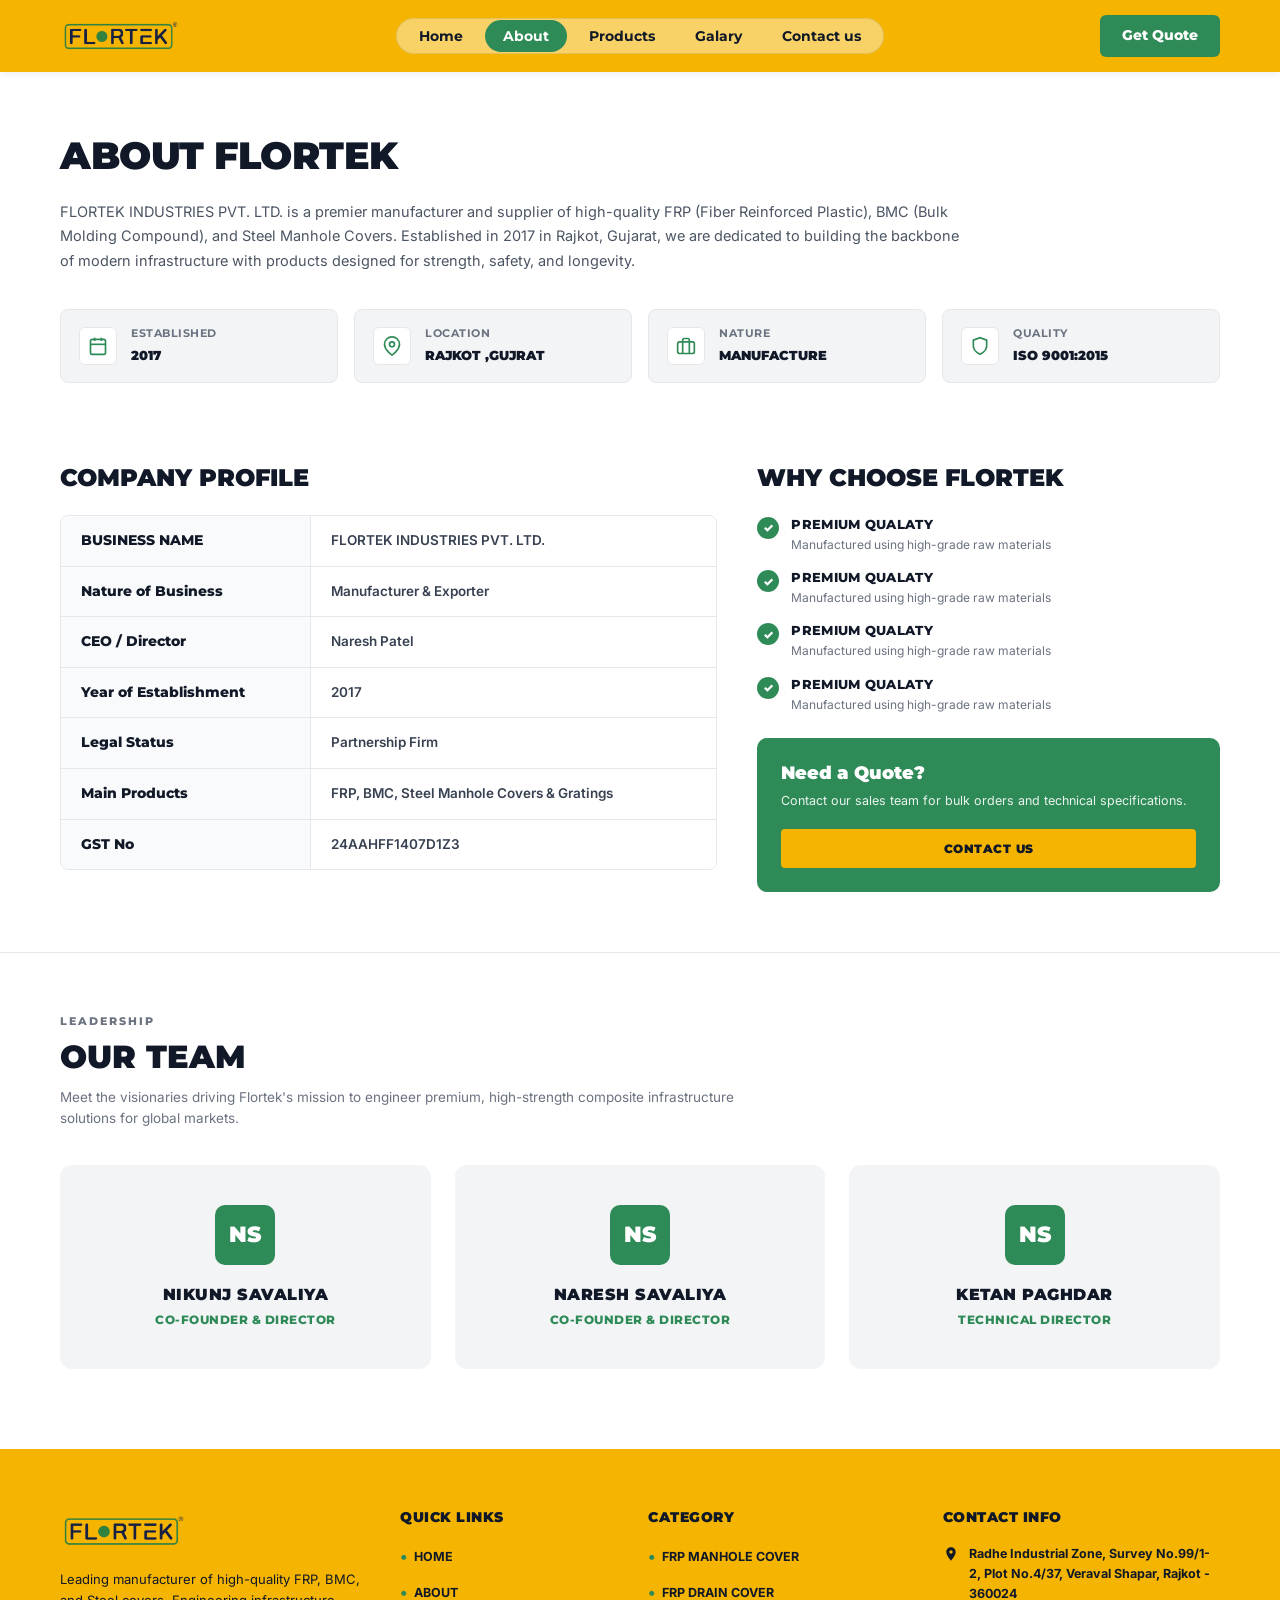
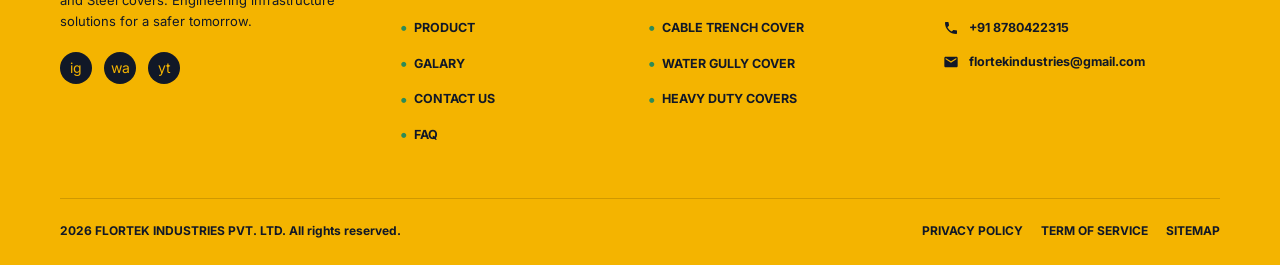
==== about.html @ 556f3a8e "Add website files and assets" ====
<!DOCTYPE html>
<html lang="en">
<head>
  <meta charset="UTF-8">
  <meta name="viewport" content="width=device-width, initial-scale=1.0">
  <title>About Us | FLORTEK INDUSTRIES PVT. LTD.</title>
  <meta name="description" content="Learn about FLORTEK INDUSTRIES PVT. LTD., premier manufacturer of FRP, BMC, and Steel Manhole Covers & Gratings in Rajkot, Gujarat.">
  <link rel="stylesheet" href="css/about.css">
</head>
<body>

  <!-- ==========================================
       HEADER & NAVIGATION BAR
       ========================================== -->
  <header class="top-header">
    <div class="container">
      <nav class="navbar" aria-label="Main Navigation">
        <a href="index.html" class="brand-logo-link" aria-label="FLORTEK Industries Homepage">
          <img src="images/flortek-logo.svg" alt="FLORTEK Logo" class="brand-logo-img">
        </a>

        <input type="checkbox" id="nav-toggle" class="nav-toggle-checkbox" aria-label="Toggle navigation menu">
        <label for="nav-toggle" class="nav-hamburger">
          <span></span>
          <span></span>
          <span></span>
        </label>

        <div class="nav-pill-wrapper">
          <ul class="nav-links">
            <li><a href="index.html" class="nav-link">Home</a></li>
            <li><a href="about.html" class="nav-link active">About</a></li>
            <li><a href="products.html" class="nav-link">Products</a></li>
            <li><a href="gallery.html" class="nav-link">Galary</a></li>
            <li><a href="contact.html" class="nav-link">Contact us</a></li>
          </ul>
        </div>

        <a href="inquiry.html" class="btn-header-quote">Get Quote</a>
      </nav>
    </div>
  </header>

  <main>
    <!-- ==========================================
         ABOUT FLORTEK TOP SECTION
         ========================================== -->
    <section class="about-top-section">
      <div class="container">
        <h1 class="about-main-title">ABOUT FLORTEK</h1>
        <p class="about-intro-p">
          FLORTEK INDUSTRIES PVT. LTD. is a premier manufacturer and supplier of high-quality FRP (Fiber Reinforced Plastic), BMC (Bulk Molding Compound), and Steel Manhole Covers. Established in 2017 in Rajkot, Gujarat, we are dedicated to building the backbone of modern infrastructure with products designed for strength, safety, and longevity.
        </p>

        <!-- 4 Badges Grid -->
        <div class="about-badges-grid">
          <!-- Badge 1 -->
          <div class="about-badge-card">
            <div class="about-badge-icon">
              <svg width="20" height="20" viewBox="0 0 24 24" fill="none" stroke="currentColor" stroke-width="2"><rect x="3" y="4" width="18" height="18" rx="2" ry="2"></rect><line x1="16" y1="2" x2="16" y2="6"></line><line x1="8" y1="2" x2="8" y2="6"></line><line x1="3" y1="10" x2="21" y2="10"></line></svg>
            </div>
            <div>
              <span class="about-badge-label">ESTABLISHED</span>
              <span class="about-badge-value">2017</span>
            </div>
          </div>

          <!-- Badge 2 -->
          <div class="about-badge-card">
            <div class="about-badge-icon">
              <svg width="20" height="20" viewBox="0 0 24 24" fill="none" stroke="currentColor" stroke-width="2"><path d="M21 10c0 7-9 13-9 13s-9-6-9-13a9 9 0 0 1 18 0z"></path><circle cx="12" cy="10" r="3"></circle></svg>
            </div>
            <div>
              <span class="about-badge-label">LOCATION</span>
              <span class="about-badge-value">RAJKOT ,GUJRAT</span>
            </div>
          </div>

          <!-- Badge 3 -->
          <div class="about-badge-card">
            <div class="about-badge-icon">
              <svg width="20" height="20" viewBox="0 0 24 24" fill="none" stroke="currentColor" stroke-width="2"><rect x="2" y="7" width="20" height="14" rx="2" ry="2"></rect><path d="M16 21V5a2 2 0 0 0-2-2h-4a2 2 0 0 0-2 2v16"></path></svg>
            </div>
            <div>
              <span class="about-badge-label">NATURE</span>
              <span class="about-badge-value">MANUFACTURE</span>
            </div>
          </div>

          <!-- Badge 4 -->
          <div class="about-badge-card">
            <div class="about-badge-icon">
              <svg width="20" height="20" viewBox="0 0 24 24" fill="none" stroke="currentColor" stroke-width="2"><path d="M12 22s8-4 8-10V5l-8-3-8 3v7c0 6 8 10 8 10z"></path></svg>
            </div>
            <div>
              <span class="about-badge-label">QUALITY</span>
              <span class="about-badge-value">ISO 9001:2015</span>
            </div>
          </div>
        </div>
      </div>
    </section>

    <!-- ==========================================
         COMPANY PROFILE & WHY CHOOSE FLORTEK
         ========================================== -->
    <section class="profile-section">
      <div class="container">
        <div class="profile-grid">
          <!-- Left: Company Profile -->
          <div>
            <h2 class="section-sub-heading">COMPANY PROFILE</h2>
            <div class="profile-table-wrap">
              <table class="profile-table">
                <tbody>
                  <tr>
                    <td>BUSINESS NAME</td>
                    <td>FLORTEK INDUSTRIES PVT. LTD.</td>
                  </tr>
                  <tr>
                    <td>Nature of Business</td>
                    <td>Manufacturer &amp; Exporter</td>
                  </tr>
                  <tr>
                    <td>CEO / Director</td>
                    <td>Naresh Patel</td>
                  </tr>
                  <tr>
                    <td>Year of Establishment</td>
                    <td>2017</td>
                  </tr>
                  <tr>
                    <td>Legal Status</td>
                    <td>Partnership Firm</td>
                  </tr>
                  <tr>
                    <td>Main Products</td>
                    <td>FRP, BMC, Steel Manhole Covers &amp; Gratings</td>
                  </tr>
                  <tr>
                    <td>GST No</td>
                    <td>24AAHFF1407D1Z3</td>
                  </tr>
                </tbody>
              </table>
            </div>
          </div>

          <!-- Right: Why Choose Flortek -->
          <div>
            <h2 class="section-sub-heading">WHY CHOOSE FLORTEK</h2>
            
            <div class="why-items-list">
              <!-- Item 1 -->
              <div class="why-item">
                <span class="why-check-icon">✓</span>
                <div>
                  <span class="why-item-title">PREMIUM QUALATY</span>
                  <span class="why-item-sub">Manufactured using high-grade raw materials</span>
                </div>
              </div>

              <!-- Item 2 -->
              <div class="why-item">
                <span class="why-check-icon">✓</span>
                <div>
                  <span class="why-item-title">PREMIUM QUALATY</span>
                  <span class="why-item-sub">Manufactured using high-grade raw materials</span>
                </div>
              </div>

              <!-- Item 3 -->
              <div class="why-item">
                <span class="why-check-icon">✓</span>
                <div>
                  <span class="why-item-title">PREMIUM QUALATY</span>
                  <span class="why-item-sub">Manufactured using high-grade raw materials</span>
                </div>
              </div>

              <!-- Item 4 -->
              <div class="why-item">
                <span class="why-check-icon">✓</span>
                <div>
                  <span class="why-item-title">PREMIUM QUALATY</span>
                  <span class="why-item-sub">Manufactured using high-grade raw materials</span>
                </div>
              </div>
            </div>

            <!-- Need a Quote CTA Box -->
            <div class="quote-card-green">
              <h3 class="quote-card-title">Need a Quote?</h3>
              <p class="quote-card-p">Contact our sales team for bulk orders and technical specifications.</p>
              <a href="contact.html" class="btn-card-yellow">CONTACT US</a>
            </div>
          </div>
        </div>
      </div>
    </section>

    <!-- ==========================================
         LEADERSHIP / OUR TEAM
         ========================================== -->
    <section class="team-section">
      <div class="container">
        <div class="team-header">
          <span class="team-tag">LEADERSHIP</span>
          <h2 class="team-title">OUR TEAM</h2>
          <p class="team-subtitle">
            Meet the visionaries driving Flortek's mission to engineer premium, high-strength composite infrastructure solutions for global markets.
          </p>
        </div>

        <div class="team-cards-grid">
          <!-- Member 1 -->
          <div class="team-card">
            <div class="team-avatar-box">NS</div>
            <h3 class="team-member-name">NIKUNJ SAVALIYA</h3>
            <span class="team-member-role">CO-FOUNDER &amp; DIRECTOR</span>
          </div>

          <!-- Member 2 -->
          <div class="team-card">
            <div class="team-avatar-box">NS</div>
            <h3 class="team-member-name">NARESH SAVALIYA</h3>
            <span class="team-member-role">CO-FOUNDER &amp; DIRECTOR</span>
          </div>

          <!-- Member 3 -->
          <div class="team-card">
            <div class="team-avatar-box">NS</div>
            <h3 class="team-member-name">KETAN PAGHDAR</h3>
            <span class="team-member-role">TECHNICAL DIRECTOR</span>
          </div>
        </div>
      </div>
    </section>
  </main>

  <!-- ==========================================
       FOOTER
       ========================================== -->
  <footer class="site-footer">
    <div class="container">
      <div class="footer-top-grid">
        <div class="footer-col">
          <img src="images/flortek-logo.svg" alt="FLORTEK Logo" class="footer-brand-logo">
          <p class="footer-bio">
            Leading manufacturer of high-quality FRP, BMC, and Steel covers. Engineering infrastructure solutions for a safer tomorrow.
          </p>
          <div class="footer-social-links">
            <a href="https://instagram.com" class="social-icon-circle" aria-label="Instagram">ig</a>
            <a href="https://wa.me/918780422315" class="social-icon-circle" aria-label="WhatsApp">wa</a>
            <a href="https://youtube.com" class="social-icon-circle" aria-label="YouTube">yt</a>
          </div>
        </div>

        <div class="footer-col">
          <h4 class="footer-col-title">QUICK LINKS</h4>
          <ul class="footer-links-list">
            <li><a href="index.html">HOME</a></li>
            <li><a href="about.html">ABOUT</a></li>
            <li><a href="products.html">PRODUCT</a></li>
            <li><a href="gallery.html">GALARY</a></li>
            <li><a href="contact.html">CONTACT US</a></li>
            <li><a href="inquiry.html">FAQ</a></li>
          </ul>
        </div>

        <div class="footer-col">
          <h4 class="footer-col-title">CATEGORY</h4>
          <ul class="footer-links-list">
            <li><a href="products.html">FRP MANHOLE COVER</a></li>
            <li><a href="products.html">FRP DRAIN COVER</a></li>
            <li><a href="products.html">CABLE TRENCH COVER</a></li>
            <li><a href="products.html">WATER GULLY COVER</a></li>
            <li><a href="products.html">HEAVY DUTY COVERS</a></li>
          </ul>
        </div>

        <div class="footer-col">
          <h4 class="footer-col-title">CONTACT INFO</h4>
          <ul class="footer-contact-list">
            <li class="footer-contact-item">
              <svg viewBox="0 0 24 24"><path d="M12 2C8.13 2 5 5.13 5 9c0 5.25 7 13 7 13s7-7.75 7-13c0-3.87-3.13-7-7-7zm0 9.5c-1.38 0-2.5-1.12-2.5-2.5s1.12-2.5 2.5-2.5 2.5 1.12 2.5 2.5-1.12 2.5-2.5 2.5z"/></svg>
              <span>Radhe Industrial Zone, Survey No.99/1-2, Plot No.4/37, Veraval Shapar, Rajkot - 360024</span>
            </li>
            <li class="footer-contact-item">
              <svg viewBox="0 0 24 24"><path d="M6.62 10.79c1.44 2.83 3.76 5.14 6.59 6.59l2.2-2.2c.27-.27.67-.36 1.02-.24 1.12.37 2.33.57 3.57.57.55 0 1 .45 1 1V20c0 .55-.45 1-1 1-9.39 0-17-7.61-17-17 0-.55.45-1 1-1h3.5c.55 0 1 .45 1 1 0 1.25.2 2.45.57 3.57.11.35.03.74-.25 1.02l-2.2 2.2z"/></svg>
              <span>+91 8780422315</span>
            </li>
            <li class="footer-contact-item">
              <svg viewBox="0 0 24 24"><path d="M20 4H4c-1.1 0-1.99.9-1.99 2L2 18c0 1.1.9 2 2 2h16c1.1 0 2-.9 2-2V6c0-1.1-.9-2-2-2zm0 4l-8 5-8-5V6l8 5 8-5v2z"/></svg>
              <span>flortekindustries@gmail.com</span>
            </li>
          </ul>
        </div>
      </div>

      <div class="footer-bottom-bar">
        <span>2026 FLORTEK INDUSTRIES PVT. LTD. All rights reserved.</span>
        <div class="footer-bottom-links">
          <a href="about.html">PRIVACY POLICY</a>
          <a href="about.html">TERM OF SERVICE</a>
          <a href="about.html">SITEMAP</a>
        </div>
      </div>
    </div>
  </footer>

</body>
</html>
---- css/about.css ----
@import url('https://fonts.googleapis.com/css2?family=Montserrat:wght@400;500;600;700;800;900&family=Inter:wght@400;500;600;700&display=swap');

/* ==================================================
   ABOUT PAGE CSS (NO CSS VARIABLES - DIRECT VALUES)
   ================================================== */
* {
  margin: 0;
  padding: 0;
  box-sizing: border-box;
}

body {
  font-family: 'Inter', sans-serif;
  color: #374151;
  background-color: #ffffff;
  line-height: 1.6;
  -webkit-font-smoothing: antialiased;
}

h1, h2, h3, h4, h5, h6 {
  font-family: 'Montserrat', sans-serif;
  color: #111827;
  font-weight: 800;
  line-height: 1.25;
}

a {
  text-decoration: none;
  color: inherit;
  transition: all 0.25s ease-in-out;
}

img, svg {
  display: block;
  max-width: 100%;
  height: auto;
}

ul, ol {
  list-style: none;
}

.container {
  width: 100%;
  max-width: 1200px;
  margin-left: auto;
  margin-right: auto;
  padding-left: 20px;
  padding-right: 20px;
}

/* ==================================================
   HEADER & NAVBAR
   ================================================== */
.top-header {
  background-color: #F4B400;
  width: 100%;
  position: sticky;
  top: 0;
  z-index: 1000;
  box-shadow: 0 2px 8px rgba(0, 0, 0, 0.08);
}

.navbar {
  display: flex;
  align-items: center;
  justify-content: space-between;
  height: 72px;
}

.brand-logo-img {
  height: 42px;
  width: auto;
}

.nav-pill-wrapper {
  background-color: rgba(255, 255, 255, 0.4);
  border: 1px solid rgba(0, 0, 0, 0.08);
  border-radius: 9999px;
  padding: 4px;
  display: flex;
  align-items: center;
}

.nav-links {
  display: flex;
  align-items: center;
  gap: 4px;
}

.nav-link {
  padding: 8px 18px;
  font-family: 'Montserrat', sans-serif;
  font-size: 13.5px;
  font-weight: 700;
  color: #111827;
  border-radius: 9999px;
  transition: all 0.2s ease-in-out;
}

.nav-link:hover {
  color: #2E8B57;
  background-color: rgba(255, 255, 255, 0.7);
}

.nav-link.active {
  background-color: #2E8B57;
  color: #ffffff;
}

.btn-header-quote {
  background-color: #2E8B57;
  color: #ffffff;
  font-family: 'Montserrat', sans-serif;
  font-size: 13.5px;
  font-weight: 800;
  padding: 10px 22px;
  border-radius: 6px;
  transition: all 0.2s ease-in-out;
  display: inline-flex;
  align-items: center;
  justify-content: center;
}

.btn-header-quote:hover {
  background-color: #246e45;
  transform: translateY(-1px);
}

.nav-toggle-checkbox {
  display: none;
}

.nav-hamburger {
  display: none;
  cursor: pointer;
  width: 28px;
  height: 22px;
  flex-direction: column;
  justify-content: space-between;
}

.nav-hamburger span {
  display: block;
  height: 3px;
  width: 100%;
  background-color: #111827;
  border-radius: 2px;
}

/* ==================================================
   ABOUT SECTION TOP
   ================================================== */
.about-top-section {
  padding: 60px 0 40px;
  background-color: #ffffff;
}

.about-main-title {
  font-size: 38px;
  font-weight: 900;
  text-transform: uppercase;
  color: #111827;
  margin-bottom: 20px;
  letter-spacing: -0.5px;
}

.about-intro-p {
  font-size: 14.5px;
  color: #4b5563;
  line-height: 1.7;
  max-width: 900px;
  margin-bottom: 36px;
}

/* 4 Quick Info Badges */
.about-badges-grid {
  display: grid;
  grid-template-columns: repeat(4, 1fr);
  gap: 16px;
}

.about-badge-card {
  background-color: #f3f4f6;
  border: 1px solid #e5e7eb;
  border-radius: 8px;
  padding: 16px 18px;
  display: flex;
  align-items: center;
  gap: 14px;
}

.about-badge-icon {
  width: 38px;
  height: 38px;
  border-radius: 6px;
  background-color: #ffffff;
  border: 1px solid #e5e7eb;
  color: #2E8B57;
  display: flex;
  align-items: center;
  justify-content: center;
  flex-shrink: 0;
}

.about-badge-label {
  font-family: 'Montserrat', sans-serif;
  font-size: 10.5px;
  font-weight: 700;
  color: #6b7280;
  text-transform: uppercase;
  letter-spacing: 0.5px;
  display: block;
  margin-bottom: 2px;
}

.about-badge-value {
  font-family: 'Montserrat', sans-serif;
  font-size: 13px;
  font-weight: 900;
  color: #111827;
  text-transform: uppercase;
  display: block;
}

/* ==================================================
   COMPANY PROFILE & WHY CHOOSE FLORTEK (2 COLS)
   ================================================== */
.profile-section {
  padding: 40px 0 60px;
  background-color: #ffffff;
}

.profile-grid {
  display: grid;
  grid-template-columns: 1.35fr 0.95fr;
  gap: 40px;
  align-items: start;
}

.section-sub-heading {
  font-size: 24px;
  font-weight: 900;
  text-transform: uppercase;
  color: #111827;
  margin-bottom: 22px;
}

/* Company Profile Table */
.profile-table-wrap {
  border: 1px solid #e5e7eb;
  border-radius: 8px;
  overflow: hidden;
}

.profile-table {
  width: 100%;
  border-collapse: collapse;
  text-align: left;
}

.profile-table tr {
  border-bottom: 1px solid #e5e7eb;
}

.profile-table tr:last-child {
  border-bottom: none;
}

.profile-table td {
  padding: 14px 20px;
  font-size: 13.5px;
}

.profile-table td:first-child {
  background-color: #f9fafb;
  font-family: 'Montserrat', sans-serif;
  font-weight: 800;
  color: #111827;
  width: 38%;
  border-right: 1px solid #e5e7eb;
}

.profile-table td:last-child {
  font-weight: 600;
  color: #374151;
  background-color: #ffffff;
}

/* Why Choose Flortek Right Column */
.why-items-list {
  display: flex;
  flex-direction: column;
  gap: 14px;
  margin-bottom: 24px;
}

.why-item {
  display: flex;
  align-items: flex-start;
  gap: 12px;
}

.why-check-icon {
  width: 22px;
  height: 22px;
  border-radius: 50%;
  background-color: #2E8B57;
  color: #ffffff;
  display: flex;
  align-items: center;
  justify-content: center;
  font-size: 12px;
  font-weight: 900;
  flex-shrink: 0;
  margin-top: 2px;
}

.why-item-title {
  font-family: 'Montserrat', sans-serif;
  font-size: 12.5px;
  font-weight: 800;
  color: #111827;
  text-transform: uppercase;
  letter-spacing: 0.3px;
  display: block;
}

.why-item-sub {
  font-size: 12px;
  color: #6b7280;
  display: block;
}

/* Need a Quote Card */
.quote-card-green {
  background-color: #2E8B57;
  border-radius: 10px;
  padding: 24px;
  color: #ffffff;
}

.quote-card-title {
  font-size: 18px;
  font-weight: 900;
  color: #ffffff;
  margin-bottom: 8px;
}

.quote-card-p {
  font-size: 12.5px;
  color: rgba(255, 255, 255, 0.9);
  line-height: 1.5;
  margin-bottom: 18px;
}

.btn-card-yellow {
  background-color: #F4B400;
  color: #111827;
  font-family: 'Montserrat', sans-serif;
  font-size: 12px;
  font-weight: 900;
  padding: 10px 24px;
  border-radius: 4px;
  display: inline-block;
  letter-spacing: 0.5px;
  transition: all 0.2s ease-in-out;
  text-align: center;
  width: 100%;
}

.btn-card-yellow:hover {
  background-color: #d9a000;
}

/* ==================================================
   LEADERSHIP & OUR TEAM
   ================================================== */
.team-section {
  padding: 60px 0 80px;
  background-color: #ffffff;
  border-top: 1px solid #e5e7eb;
}

.team-header {
  margin-bottom: 35px;
}

.team-tag {
  font-family: 'Montserrat', sans-serif;
  font-size: 11px;
  font-weight: 800;
  color: #6b7280;
  letter-spacing: 2px;
  text-transform: uppercase;
  margin-bottom: 6px;
  display: block;
}

.team-title {
  font-size: 32px;
  font-weight: 900;
  text-transform: uppercase;
  color: #111827;
  margin-bottom: 10px;
}

.team-subtitle {
  font-size: 13.5px;
  color: #6b7280;
  max-width: 700px;
}

.team-cards-grid {
  display: grid;
  grid-template-columns: repeat(3, 1fr);
  gap: 24px;
}

.team-card {
  background-color: #f3f4f6;
  border-radius: 12px;
  padding: 40px 20px;
  text-align: center;
  display: flex;
  flex-direction: column;
  align-items: center;
}

.team-avatar-box {
  width: 60px;
  height: 60px;
  border-radius: 10px;
  background-color: #2E8B57;
  color: #ffffff;
  font-family: 'Montserrat', sans-serif;
  font-size: 22px;
  font-weight: 900;
  display: flex;
  align-items: center;
  justify-content: center;
  margin-bottom: 20px;
}

.team-member-name {
  font-size: 16px;
  font-weight: 900;
  text-transform: uppercase;
  color: #111827;
  margin-bottom: 6px;
  letter-spacing: 0.5px;
}

.team-member-role {
  font-family: 'Montserrat', sans-serif;
  font-size: 11.5px;
  font-weight: 800;
  color: #2E8B57;
  text-transform: uppercase;
  letter-spacing: 0.5px;
}

/* ==================================================
   FOOTER (MATCHING FIGMA)
   ================================================== */
.site-footer {
  background-color: #F4B400;
  padding: 60px 0 25px;
  color: #111827;
}

.footer-top-grid {
  display: grid;
  grid-template-columns: 1.3fr 0.9fr 1.1fr 1.2fr;
  gap: 40px;
  margin-bottom: 50px;
}

.footer-brand-logo {
  height: 44px;
  width: auto;
  margin-bottom: 16px;
}

.footer-bio {
  font-size: 13px;
  color: #111827;
  line-height: 1.6;
  margin-bottom: 20px;
}

.footer-social-links {
  display: flex;
  gap: 12px;
}

.social-icon-circle {
  width: 32px;
  height: 32px;
  border-radius: 50%;
  background-color: #111827;
  color: #F4B400;
  display: flex;
  align-items: center;
  justify-content: center;
  font-size: 14px;
  transition: all 0.2s ease;
}

.social-icon-circle:hover {
  background-color: #2E8B57;
  color: #ffffff;
}

.footer-col-title {
  font-size: 13.5px;
  font-weight: 900;
  text-transform: uppercase;
  color: #111827;
  margin-bottom: 18px;
  letter-spacing: 0.5px;
}

.footer-links-list {
  display: flex;
  flex-direction: column;
  gap: 10px;
}

.footer-links-list li a {
  font-size: 12.5px;
  color: #111827;
  font-weight: 700;
  text-transform: uppercase;
  display: inline-flex;
  align-items: center;
  gap: 6px;
}

.footer-links-list li a:before {
  content: "•";
  color: #2E8B57;
  font-size: 16px;
}

.footer-links-list li a:hover {
  color: #2E8B57;
}

.footer-contact-list {
  display: flex;
  flex-direction: column;
  gap: 14px;
}

.footer-contact-item {
  display: flex;
  align-items: flex-start;
  gap: 10px;
  font-size: 12.5px;
  color: #111827;
  font-weight: 700;
}

.footer-contact-item svg {
  width: 16px;
  height: 16px;
  margin-top: 2px;
  flex-shrink: 0;
  fill: #111827;
}

.footer-bottom-bar {
  border-top: 1px solid rgba(0, 0, 0, 0.15);
  padding-top: 22px;
  display: flex;
  justify-content: space-between;
  align-items: center;
  flex-wrap: wrap;
  gap: 16px;
  font-size: 12px;
  font-weight: 700;
  color: #111827;
}

.footer-bottom-links {
  display: flex;
  gap: 18px;
  text-transform: uppercase;
}

.footer-bottom-links a:hover {
  text-decoration: underline;
}

/* Responsive */
@media (max-width: 900px) {
  .navbar {
    flex-wrap: wrap;
    height: auto;
    padding: 12px 0;
  }
  .nav-hamburger {
    display: flex;
  }
  .btn-header-quote {
    display: none;
  }
  .nav-pill-wrapper {
    display: none;
    width: 100%;
    margin-top: 14px;
    background-color: #ffffff;
    border-radius: 8px;
    padding: 12px;
  }
  .nav-links {
    flex-direction: column;
    width: 100%;
  }
  .nav-link {
    width: 100%;
    text-align: center;
  }
  .nav-toggle-checkbox:checked ~ .nav-pill-wrapper {
    display: flex;
  }
  .about-badges-grid {
    grid-template-columns: repeat(2, 1fr);
  }
  .profile-grid {
    grid-template-columns: 1fr;
  }
  .team-cards-grid {
    grid-template-columns: 1fr;
  }
  .footer-top-grid {
    grid-template-columns: 1fr 1fr;
  }
}

@media (max-width: 600px) {
  .about-badges-grid {
    grid-template-columns: 1fr;
  }
  .footer-top-grid {
    grid-template-columns: 1fr;
  }
  .footer-bottom-bar {
    flex-direction: column;
    text-align: center;
  }
}
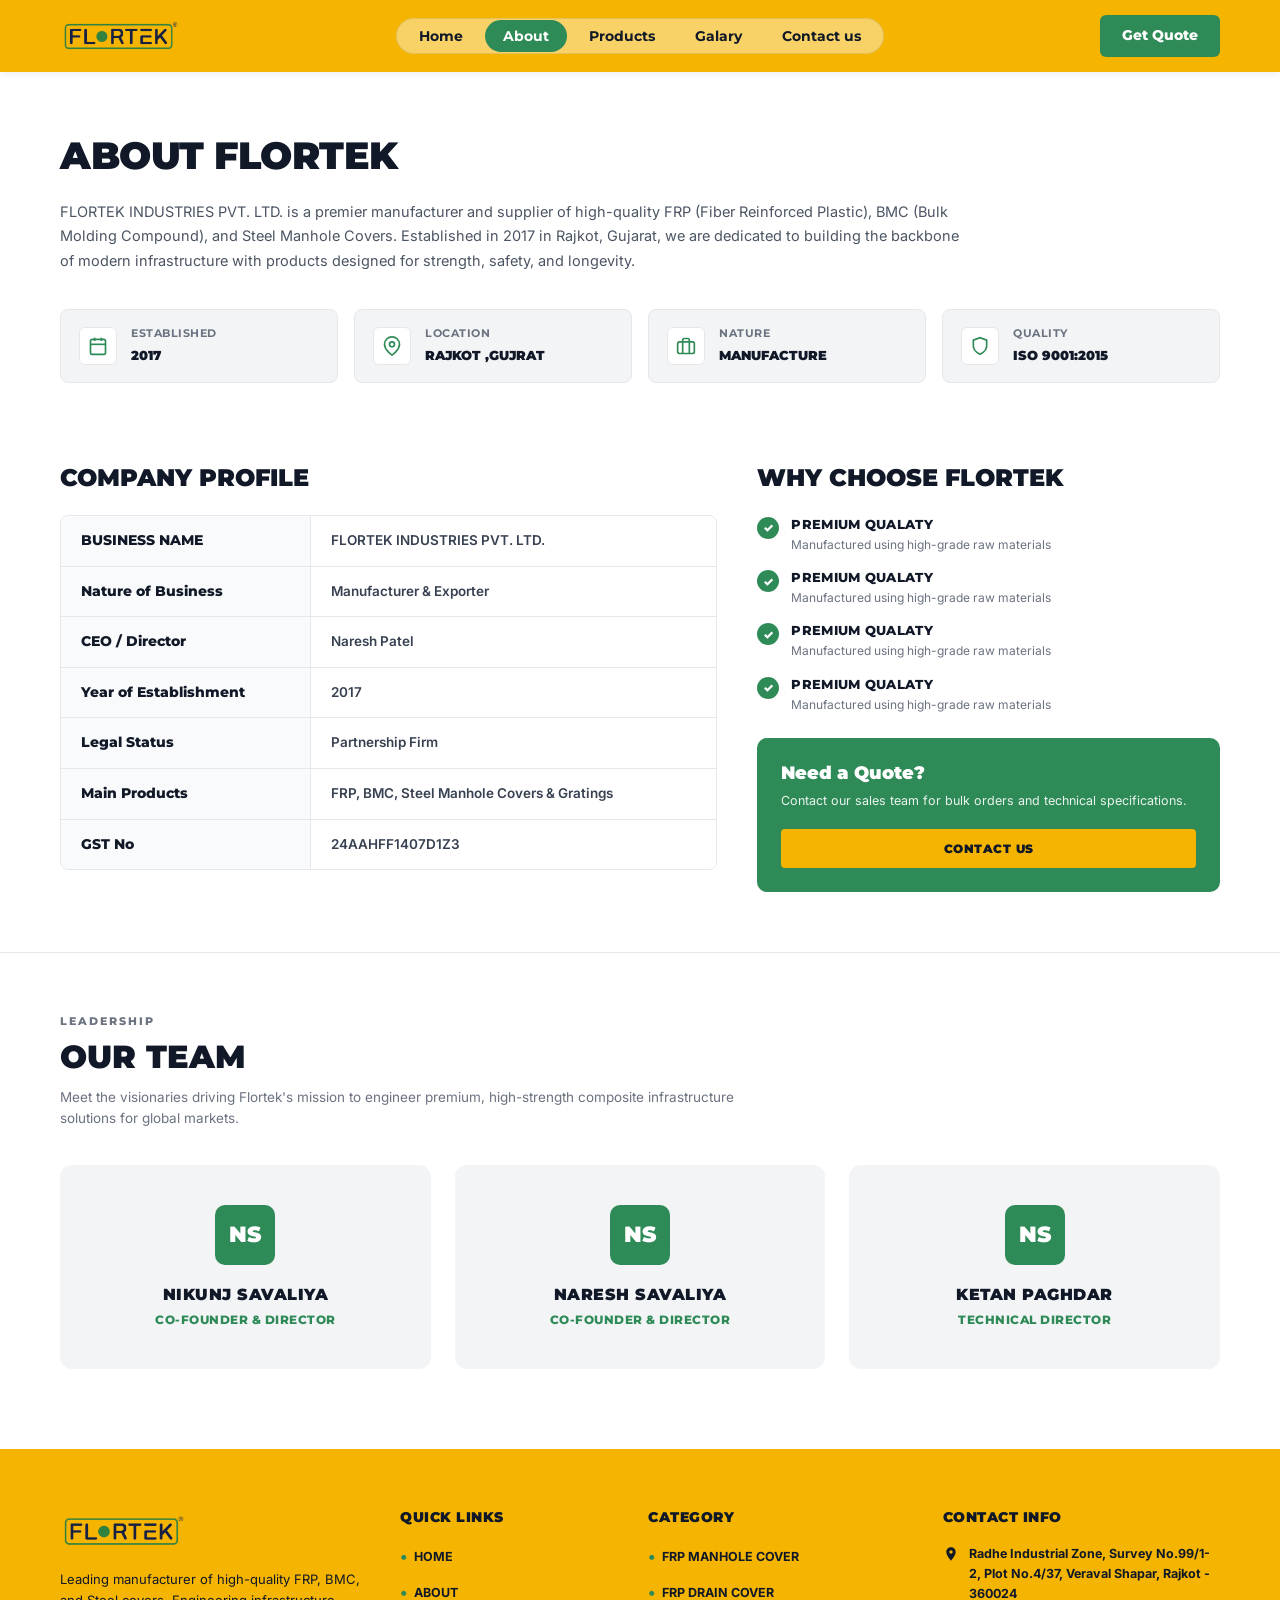
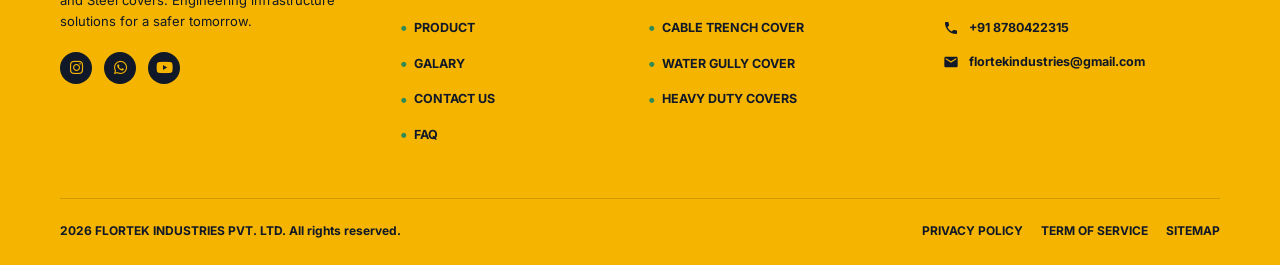
==== commit 3ee7e27c: "Add admin login page, integrate Font Awesome social icons and site favicon" ====
--- a/about.html
+++ b/about.html
@@ -5,6 +5,8 @@
   <meta name="viewport" content="width=device-width, initial-scale=1.0">
   <title>About Us | FLORTEK INDUSTRIES PVT. LTD.</title>
   <meta name="description" content="Learn about FLORTEK INDUSTRIES PVT. LTD., premier manufacturer of FRP, BMC, and Steel Manhole Covers & Gratings in Rajkot, Gujarat.">
+  <link rel="icon" type="image/svg+xml" href="images/flortek-logo.svg">
+  <link rel="stylesheet" href="https://cdnjs.cloudflare.com/ajax/libs/font-awesome/6.5.1/css/all.min.css">
   <link rel="stylesheet" href="css/about.css">
 </head>
 <body>
@@ -250,9 +252,9 @@
             Leading manufacturer of high-quality FRP, BMC, and Steel covers. Engineering infrastructure solutions for a safer tomorrow.
           </p>
           <div class="footer-social-links">
-            <a href="https://instagram.com" class="social-icon-circle" aria-label="Instagram">ig</a>
-            <a href="https://wa.me/918780422315" class="social-icon-circle" aria-label="WhatsApp">wa</a>
-            <a href="https://youtube.com" class="social-icon-circle" aria-label="YouTube">yt</a>
+            <a href="https://instagram.com" class="social-icon-circle" aria-label="Instagram"><i class="fa-brands fa-instagram"></i></a>
+            <a href="https://wa.me/918780422315" class="social-icon-circle" aria-label="WhatsApp"><i class="fa-brands fa-whatsapp"></i></a>
+            <a href="https://youtube.com" class="social-icon-circle" aria-label="YouTube"><i class="fa-brands fa-youtube"></i></a>
           </div>
         </div>
 
--- a/css/about.css
+++ b/css/about.css
@@ -1,4 +1,5 @@
 @import url('https://fonts.googleapis.com/css2?family=Montserrat:wght@400;500;600;700;800;900&family=Inter:wght@400;500;600;700&display=swap');
+@import url('https://cdnjs.cloudflare.com/ajax/libs/font-awesome/6.5.1/css/all.min.css');
 
 /* ==================================================
    ABOUT PAGE CSS (NO CSS VARIABLES - DIRECT VALUES)
@@ -503,12 +504,26 @@
   display: flex;
   align-items: center;
   justify-content: center;
-  font-size: 14px;
+  font-size: 15px;
   transition: all 0.2s ease;
+  text-decoration: none;
+}
+
+.social-icon-circle i {
+  font-size: 15px;
+  color: #F4B400;
+  transition: color 0.2s ease;
+  display: flex;
+  align-items: center;
+  justify-content: center;
 }
 
 .social-icon-circle:hover {
   background-color: #2E8B57;
+  color: #ffffff;
+}
+
+.social-icon-circle:hover i {
   color: #ffffff;
 }
 
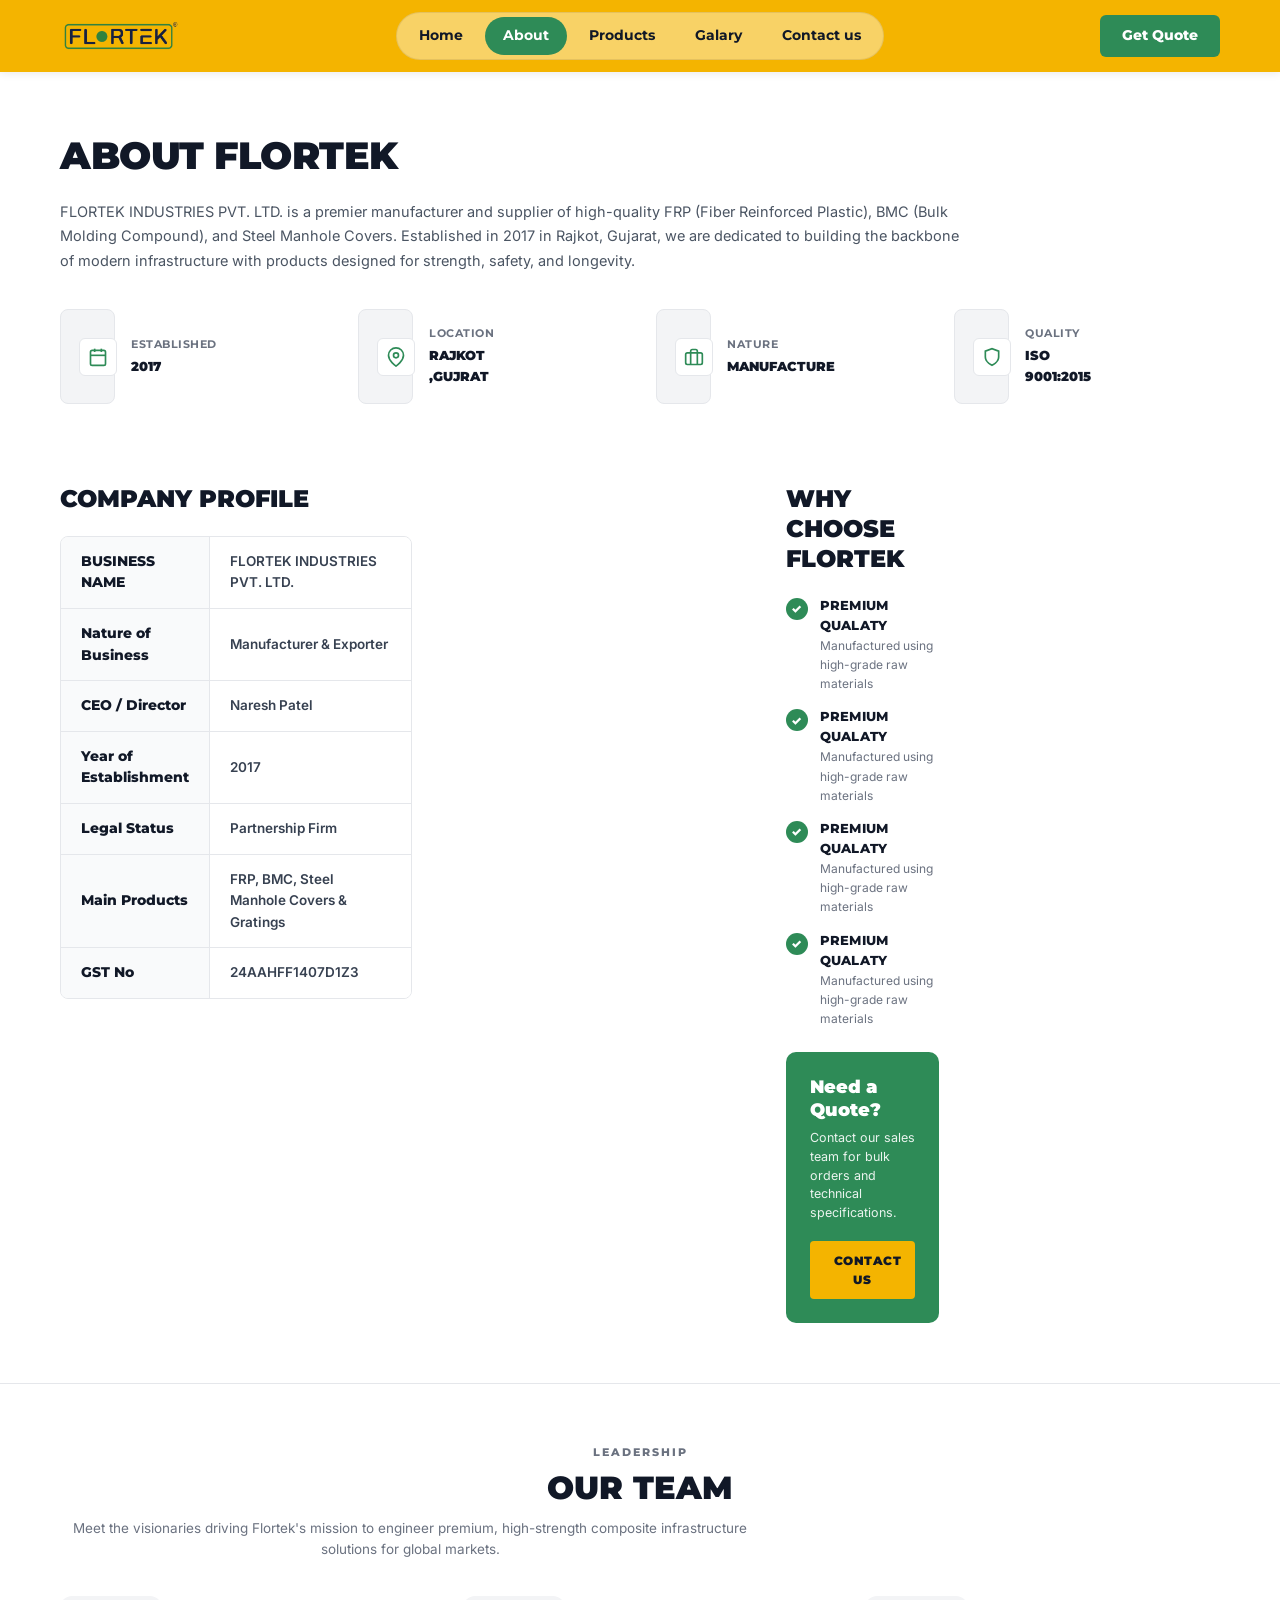
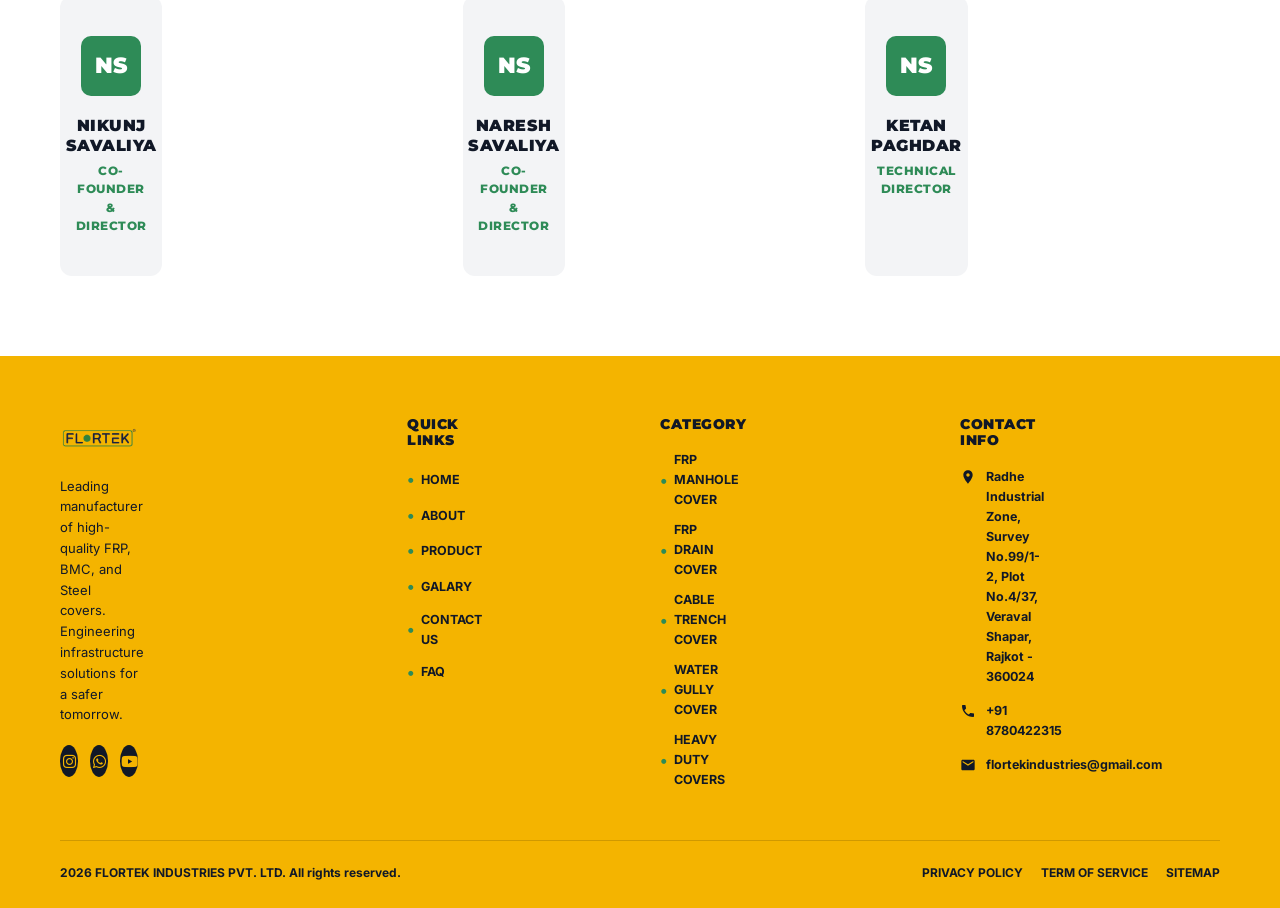
==== commit ab1b5c6b: "Convert website to Bootstrap 5 while preserving exact visual UI design" ====
--- a/about.html
+++ b/about.html
@@ -6,47 +6,41 @@
   <title>About Us | FLORTEK INDUSTRIES PVT. LTD.</title>
   <meta name="description" content="Learn about FLORTEK INDUSTRIES PVT. LTD., premier manufacturer of FRP, BMC, and Steel Manhole Covers & Gratings in Rajkot, Gujarat.">
   <link rel="icon" type="image/svg+xml" href="images/flortek-logo.svg">
+  <link href="https://cdn.jsdelivr.net/npm/bootstrap@5.3.3/dist/css/bootstrap.min.css" rel="stylesheet" integrity="sha384-QWTKZyjpPEjISv5WaRU9OFeRpok6YctnYmDr5pNlyT2bRjXh0JMhjY6hW+ALEwIH" crossorigin="anonymous">
   <link rel="stylesheet" href="https://cdnjs.cloudflare.com/ajax/libs/font-awesome/6.5.1/css/all.min.css">
   <link rel="stylesheet" href="css/about.css">
 </head>
 <body>
 
-  <!-- ==========================================
-       HEADER & NAVIGATION BAR
-       ========================================== -->
   <header class="top-header">
     <div class="container">
-      <nav class="navbar" aria-label="Main Navigation">
-        <a href="index.html" class="brand-logo-link" aria-label="FLORTEK Industries Homepage">
+      <nav class="navbar navbar-expand-lg" aria-label="Main Navigation">
+        <a href="index.html" class="navbar-brand brand-logo-link" aria-label="FLORTEK Industries Homepage">
           <img src="images/flortek-logo.svg" alt="FLORTEK Logo" class="brand-logo-img">
         </a>
 
-        <input type="checkbox" id="nav-toggle" class="nav-toggle-checkbox" aria-label="Toggle navigation menu">
-        <label for="nav-toggle" class="nav-hamburger">
-          <span></span>
-          <span></span>
-          <span></span>
-        </label>
-
-        <div class="nav-pill-wrapper">
-          <ul class="nav-links">
-            <li><a href="index.html" class="nav-link">Home</a></li>
-            <li><a href="about.html" class="nav-link active">About</a></li>
-            <li><a href="products.html" class="nav-link">Products</a></li>
-            <li><a href="gallery.html" class="nav-link">Galary</a></li>
-            <li><a href="contact.html" class="nav-link">Contact us</a></li>
-          </ul>
-        </div>
-
-        <a href="inquiry.html" class="btn-header-quote">Get Quote</a>
+        <button class="navbar-toggler" type="button" data-bs-toggle="collapse" data-bs-target="#flortekNav" aria-controls="flortekNav" aria-expanded="false" aria-label="Toggle navigation">
+          <span class="navbar-toggler-icon"></span>
+        </button>
+
+        <div class="collapse navbar-collapse justify-content-center" id="flortekNav">
+          <div class="nav-pill-wrapper">
+            <ul class="navbar-nav nav-links">
+              <li class="nav-item"><a href="index.html" class="nav-link">Home</a></li>
+              <li class="nav-item"><a href="about.html" class="nav-link active">About</a></li>
+              <li class="nav-item"><a href="products.html" class="nav-link">Products</a></li>
+              <li class="nav-item"><a href="gallery.html" class="nav-link">Galary</a></li>
+              <li class="nav-item"><a href="contact.html" class="nav-link">Contact us</a></li>
+            </ul>
+          </div>
+        </div>
+
+        <a href="inquiry.html" class="btn-header-quote d-none d-lg-inline-flex">Get Quote</a>
       </nav>
     </div>
   </header>
 
   <main>
-    <!-- ==========================================
-         ABOUT FLORTEK TOP SECTION
-         ========================================== -->
     <section class="about-top-section">
       <div class="container">
         <h1 class="about-main-title">ABOUT FLORTEK</h1>
@@ -54,65 +48,64 @@
           FLORTEK INDUSTRIES PVT. LTD. is a premier manufacturer and supplier of high-quality FRP (Fiber Reinforced Plastic), BMC (Bulk Molding Compound), and Steel Manhole Covers. Established in 2017 in Rajkot, Gujarat, we are dedicated to building the backbone of modern infrastructure with products designed for strength, safety, and longevity.
         </p>
 
-        <!-- 4 Badges Grid -->
-        <div class="about-badges-grid">
-          <!-- Badge 1 -->
-          <div class="about-badge-card">
-            <div class="about-badge-icon">
-              <svg width="20" height="20" viewBox="0 0 24 24" fill="none" stroke="currentColor" stroke-width="2"><rect x="3" y="4" width="18" height="18" rx="2" ry="2"></rect><line x1="16" y1="2" x2="16" y2="6"></line><line x1="8" y1="2" x2="8" y2="6"></line><line x1="3" y1="10" x2="21" y2="10"></line></svg>
-            </div>
-            <div>
-              <span class="about-badge-label">ESTABLISHED</span>
-              <span class="about-badge-value">2017</span>
-            </div>
-          </div>
-
-          <!-- Badge 2 -->
-          <div class="about-badge-card">
-            <div class="about-badge-icon">
-              <svg width="20" height="20" viewBox="0 0 24 24" fill="none" stroke="currentColor" stroke-width="2"><path d="M21 10c0 7-9 13-9 13s-9-6-9-13a9 9 0 0 1 18 0z"></path><circle cx="12" cy="10" r="3"></circle></svg>
-            </div>
-            <div>
-              <span class="about-badge-label">LOCATION</span>
-              <span class="about-badge-value">RAJKOT ,GUJRAT</span>
-            </div>
-          </div>
-
-          <!-- Badge 3 -->
-          <div class="about-badge-card">
-            <div class="about-badge-icon">
-              <svg width="20" height="20" viewBox="0 0 24 24" fill="none" stroke="currentColor" stroke-width="2"><rect x="2" y="7" width="20" height="14" rx="2" ry="2"></rect><path d="M16 21V5a2 2 0 0 0-2-2h-4a2 2 0 0 0-2 2v16"></path></svg>
-            </div>
-            <div>
-              <span class="about-badge-label">NATURE</span>
-              <span class="about-badge-value">MANUFACTURE</span>
-            </div>
-          </div>
-
-          <!-- Badge 4 -->
-          <div class="about-badge-card">
-            <div class="about-badge-icon">
-              <svg width="20" height="20" viewBox="0 0 24 24" fill="none" stroke="currentColor" stroke-width="2"><path d="M12 22s8-4 8-10V5l-8-3-8 3v7c0 6 8 10 8 10z"></path></svg>
-            </div>
-            <div>
-              <span class="about-badge-label">QUALITY</span>
-              <span class="about-badge-value">ISO 9001:2015</span>
+        <div class="row g-3 about-badges-grid">
+          <div class="col-lg-3 col-sm-6 col-12">
+            <div class="about-badge-card h-100">
+              <div class="about-badge-icon">
+                <svg width="20" height="20" viewBox="0 0 24 24" fill="none" stroke="currentColor" stroke-width="2"><rect x="3" y="4" width="18" height="18" rx="2" ry="2"></rect><line x1="16" y1="2" x2="16" y2="6"></line><line x1="8" y1="2" x2="8" y2="6"></line><line x1="3" y1="10" x2="21" y2="10"></line></svg>
+              </div>
+              <div>
+                <span class="about-badge-label">ESTABLISHED</span>
+                <span class="about-badge-value">2017</span>
+              </div>
+            </div>
+          </div>
+
+          <div class="col-lg-3 col-sm-6 col-12">
+            <div class="about-badge-card h-100">
+              <div class="about-badge-icon">
+                <svg width="20" height="20" viewBox="0 0 24 24" fill="none" stroke="currentColor" stroke-width="2"><path d="M21 10c0 7-9 13-9 13s-9-6-9-13a9 9 0 0 1 18 0z"></path><circle cx="12" cy="10" r="3"></circle></svg>
+              </div>
+              <div>
+                <span class="about-badge-label">LOCATION</span>
+                <span class="about-badge-value">RAJKOT ,GUJRAT</span>
+              </div>
+            </div>
+          </div>
+
+          <div class="col-lg-3 col-sm-6 col-12">
+            <div class="about-badge-card h-100">
+              <div class="about-badge-icon">
+                <svg width="20" height="20" viewBox="0 0 24 24" fill="none" stroke="currentColor" stroke-width="2"><rect x="2" y="7" width="20" height="14" rx="2" ry="2"></rect><path d="M16 21V5a2 2 0 0 0-2-2h-4a2 2 0 0 0-2 2v16"></path></svg>
+              </div>
+              <div>
+                <span class="about-badge-label">NATURE</span>
+                <span class="about-badge-value">MANUFACTURE</span>
+              </div>
+            </div>
+          </div>
+
+          <div class="col-lg-3 col-sm-6 col-12">
+            <div class="about-badge-card h-100">
+              <div class="about-badge-icon">
+                <svg width="20" height="20" viewBox="0 0 24 24" fill="none" stroke="currentColor" stroke-width="2"><path d="M12 22s8-4 8-10V5l-8-3-8 3v7c0 6 8 10 8 10z"></path></svg>
+              </div>
+              <div>
+                <span class="about-badge-label">QUALITY</span>
+                <span class="about-badge-value">ISO 9001:2015</span>
+              </div>
             </div>
           </div>
         </div>
       </div>
     </section>
 
-    <!-- ==========================================
-         COMPANY PROFILE & WHY CHOOSE FLORTEK
-         ========================================== -->
     <section class="profile-section">
       <div class="container">
-        <div class="profile-grid">
-          <!-- Left: Company Profile -->
-          <div>
+        <div class="row g-5 profile-grid align-items-start">
+          <div class="col-lg-7">
             <h2 class="section-sub-heading">COMPANY PROFILE</h2>
-            <div class="profile-table-wrap">
+            <div class="profile-table-wrap table-responsive">
               <table class="profile-table">
                 <tbody>
                   <tr>
@@ -148,12 +141,10 @@
             </div>
           </div>
 
-          <!-- Right: Why Choose Flortek -->
-          <div>
+          <div class="col-lg-5">
             <h2 class="section-sub-heading">WHY CHOOSE FLORTEK</h2>
             
             <div class="why-items-list">
-              <!-- Item 1 -->
               <div class="why-item">
                 <span class="why-check-icon">✓</span>
                 <div>
@@ -162,7 +153,6 @@
                 </div>
               </div>
 
-              <!-- Item 2 -->
               <div class="why-item">
                 <span class="why-check-icon">✓</span>
                 <div>
@@ -171,7 +161,6 @@
                 </div>
               </div>
 
-              <!-- Item 3 -->
               <div class="why-item">
                 <span class="why-check-icon">✓</span>
                 <div>
@@ -180,7 +169,6 @@
                 </div>
               </div>
 
-              <!-- Item 4 -->
               <div class="why-item">
                 <span class="why-check-icon">✓</span>
                 <div>
@@ -190,7 +178,6 @@
               </div>
             </div>
 
-            <!-- Need a Quote CTA Box -->
             <div class="quote-card-green">
               <h3 class="quote-card-title">Need a Quote?</h3>
               <p class="quote-card-p">Contact our sales team for bulk orders and technical specifications.</p>
@@ -201,12 +188,9 @@
       </div>
     </section>
 
-    <!-- ==========================================
-         LEADERSHIP / OUR TEAM
-         ========================================== -->
     <section class="team-section">
       <div class="container">
-        <div class="team-header">
+        <div class="team-header text-center">
           <span class="team-tag">LEADERSHIP</span>
           <h2 class="team-title">OUR TEAM</h2>
           <p class="team-subtitle">
@@ -214,39 +198,39 @@
           </p>
         </div>
 
-        <div class="team-cards-grid">
-          <!-- Member 1 -->
-          <div class="team-card">
-            <div class="team-avatar-box">NS</div>
-            <h3 class="team-member-name">NIKUNJ SAVALIYA</h3>
-            <span class="team-member-role">CO-FOUNDER &amp; DIRECTOR</span>
-          </div>
-
-          <!-- Member 2 -->
-          <div class="team-card">
-            <div class="team-avatar-box">NS</div>
-            <h3 class="team-member-name">NARESH SAVALIYA</h3>
-            <span class="team-member-role">CO-FOUNDER &amp; DIRECTOR</span>
-          </div>
-
-          <!-- Member 3 -->
-          <div class="team-card">
-            <div class="team-avatar-box">NS</div>
-            <h3 class="team-member-name">KETAN PAGHDAR</h3>
-            <span class="team-member-role">TECHNICAL DIRECTOR</span>
+        <div class="row g-4 team-cards-grid justify-content-center">
+          <div class="col-lg-4 col-md-6 col-12">
+            <div class="team-card h-100">
+              <div class="team-avatar-box">NS</div>
+              <h3 class="team-member-name">NIKUNJ SAVALIYA</h3>
+              <span class="team-member-role">CO-FOUNDER &amp; DIRECTOR</span>
+            </div>
+          </div>
+
+          <div class="col-lg-4 col-md-6 col-12">
+            <div class="team-card h-100">
+              <div class="team-avatar-box">NS</div>
+              <h3 class="team-member-name">NARESH SAVALIYA</h3>
+              <span class="team-member-role">CO-FOUNDER &amp; DIRECTOR</span>
+            </div>
+          </div>
+
+          <div class="col-lg-4 col-md-6 col-12">
+            <div class="team-card h-100">
+              <div class="team-avatar-box">NS</div>
+              <h3 class="team-member-name">KETAN PAGHDAR</h3>
+              <span class="team-member-role">TECHNICAL DIRECTOR</span>
+            </div>
           </div>
         </div>
       </div>
     </section>
   </main>
 
-  <!-- ==========================================
-       FOOTER
-       ========================================== -->
   <footer class="site-footer">
     <div class="container">
-      <div class="footer-top-grid">
-        <div class="footer-col">
+      <div class="row g-4 footer-top-grid">
+        <div class="col-lg-4 col-md-6 col-12 footer-col">
           <img src="images/flortek-logo.svg" alt="FLORTEK Logo" class="footer-brand-logo">
           <p class="footer-bio">
             Leading manufacturer of high-quality FRP, BMC, and Steel covers. Engineering infrastructure solutions for a safer tomorrow.
@@ -258,7 +242,7 @@
           </div>
         </div>
 
-        <div class="footer-col">
+        <div class="col-lg-2 col-md-6 col-12 footer-col">
           <h4 class="footer-col-title">QUICK LINKS</h4>
           <ul class="footer-links-list">
             <li><a href="index.html">HOME</a></li>
@@ -270,7 +254,7 @@
           </ul>
         </div>
 
-        <div class="footer-col">
+        <div class="col-lg-3 col-md-6 col-12 footer-col">
           <h4 class="footer-col-title">CATEGORY</h4>
           <ul class="footer-links-list">
             <li><a href="products.html">FRP MANHOLE COVER</a></li>
@@ -281,7 +265,7 @@
           </ul>
         </div>
 
-        <div class="footer-col">
+        <div class="col-lg-3 col-md-6 col-12 footer-col">
           <h4 class="footer-col-title">CONTACT INFO</h4>
           <ul class="footer-contact-list">
             <li class="footer-contact-item">
@@ -300,7 +284,7 @@
         </div>
       </div>
 
-      <div class="footer-bottom-bar">
+      <div class="footer-bottom-bar d-flex flex-wrap justify-content-between align-items-center">
         <span>2026 FLORTEK INDUSTRIES PVT. LTD. All rights reserved.</span>
         <div class="footer-bottom-links">
           <a href="about.html">PRIVACY POLICY</a>
@@ -311,5 +295,7 @@
     </div>
   </footer>
 
+  <script src="https://cdn.jsdelivr.net/npm/bootstrap@5.3.3/dist/js/bootstrap.bundle.min.js" integrity="sha384-YvpcrYf0tY3lHB60NNkmXc5s9fDVZLESaAA55NDzOxhy9GkcIdslK1eN7N6jIeHz" crossorigin="anonymous"></script>
+
 </body>
 </html>
--- a/css/about.css
+++ b/css/about.css
@@ -1,9 +1,6 @@
 @import url('https://fonts.googleapis.com/css2?family=Montserrat:wght@400;500;600;700;800;900&family=Inter:wght@400;500;600;700&display=swap');
 @import url('https://cdnjs.cloudflare.com/ajax/libs/font-awesome/6.5.1/css/all.min.css');
 
-/* ==================================================
-   ABOUT PAGE CSS (NO CSS VARIABLES - DIRECT VALUES)
-   ================================================== */
 * {
   margin: 0;
   padding: 0;
@@ -26,7 +23,7 @@
 }
 
 a {
-  text-decoration: none;
+  text-decoration: none !important;
   color: inherit;
   transition: all 0.25s ease-in-out;
 }
@@ -39,6 +36,8 @@
 
 ul, ol {
   list-style: none;
+  padding-left: 0;
+  margin-bottom: 0;
 }
 
 .container {
@@ -50,9 +49,6 @@
   padding-right: 20px;
 }
 
-/* ==================================================
-   HEADER & NAVBAR
-   ================================================== */
 .top-header {
   background-color: #F4B400;
   width: 100%;
@@ -67,6 +63,12 @@
   align-items: center;
   justify-content: space-between;
   height: 72px;
+  padding: 0;
+}
+
+.navbar-brand {
+  padding: 0;
+  margin: 0;
 }
 
 .brand-logo-img {
@@ -87,26 +89,29 @@
   display: flex;
   align-items: center;
   gap: 4px;
+  margin-bottom: 0;
+  padding-left: 0;
 }
 
 .nav-link {
-  padding: 8px 18px;
+  padding: 8px 18px !important;
   font-family: 'Montserrat', sans-serif;
   font-size: 13.5px;
   font-weight: 700;
-  color: #111827;
+  color: #111827 !important;
   border-radius: 9999px;
   transition: all 0.2s ease-in-out;
+  display: inline-block;
 }
 
 .nav-link:hover {
-  color: #2E8B57;
+  color: #2E8B57 !important;
   background-color: rgba(255, 255, 255, 0.7);
 }
 
 .nav-link.active {
-  background-color: #2E8B57;
-  color: #ffffff;
+  background-color: #2E8B57 !important;
+  color: #ffffff !important;
 }
 
 .btn-header-quote {
@@ -149,9 +154,6 @@
   border-radius: 2px;
 }
 
-/* ==================================================
-   ABOUT SECTION TOP
-   ================================================== */
 .about-top-section {
   padding: 60px 0 40px;
   background-color: #ffffff;
@@ -174,7 +176,6 @@
   margin-bottom: 36px;
 }
 
-/* 4 Quick Info Badges */
 .about-badges-grid {
   display: grid;
   grid-template-columns: repeat(4, 1fr);
@@ -224,9 +225,6 @@
   display: block;
 }
 
-/* ==================================================
-   COMPANY PROFILE & WHY CHOOSE FLORTEK (2 COLS)
-   ================================================== */
 .profile-section {
   padding: 40px 0 60px;
   background-color: #ffffff;
@@ -247,7 +245,6 @@
   margin-bottom: 22px;
 }
 
-/* Company Profile Table */
 .profile-table-wrap {
   border: 1px solid #e5e7eb;
   border-radius: 8px;
@@ -258,6 +255,7 @@
   width: 100%;
   border-collapse: collapse;
   text-align: left;
+  margin-bottom: 0;
 }
 
 .profile-table tr {
@@ -271,10 +269,12 @@
 .profile-table td {
   padding: 14px 20px;
   font-size: 13.5px;
+  background-color: #ffffff;
+  color: #374151;
 }
 
 .profile-table td:first-child {
-  background-color: #f9fafb;
+  background-color: #f9fafb !important;
   font-family: 'Montserrat', sans-serif;
   font-weight: 800;
   color: #111827;
@@ -288,7 +288,6 @@
   background-color: #ffffff;
 }
 
-/* Why Choose Flortek Right Column */
 .why-items-list {
   display: flex;
   flex-direction: column;
@@ -333,7 +332,6 @@
   display: block;
 }
 
-/* Need a Quote Card */
 .quote-card-green {
   background-color: #2E8B57;
   border-radius: 10px;
@@ -374,9 +372,6 @@
   background-color: #d9a000;
 }
 
-/* ==================================================
-   LEADERSHIP & OUR TEAM
-   ================================================== */
 .team-section {
   padding: 60px 0 80px;
   background-color: #ffffff;
@@ -461,9 +456,6 @@
   letter-spacing: 0.5px;
 }
 
-/* ==================================================
-   FOOTER (MATCHING FIGMA)
-   ================================================== */
 .site-footer {
   background-color: #F4B400;
   padding: 60px 0 25px;
@@ -608,37 +600,38 @@
   text-decoration: underline;
 }
 
-/* Responsive */
-@media (max-width: 900px) {
-  .navbar {
-    flex-wrap: wrap;
+@media (max-width: 991.98px) {
+  .top-header .navbar {
     height: auto;
     padding: 12px 0;
   }
-  .nav-hamburger {
+  .top-header .navbar-toggler {
+    border: 1px solid rgba(0, 0, 0, 0.2);
+    padding: 6px 10px;
+    border-radius: 6px;
+  }
+  .top-header .navbar-toggler:focus {
+    box-shadow: none;
+  }
+  .top-header .navbar-collapse {
+    padding-top: 14px;
+    width: 100%;
+  }
+  .top-header .nav-pill-wrapper {
     display: flex;
-  }
-  .btn-header-quote {
-    display: none;
-  }
-  .nav-pill-wrapper {
-    display: none;
     width: 100%;
-    margin-top: 14px;
     background-color: #ffffff;
     border-radius: 8px;
     padding: 12px;
   }
-  .nav-links {
+  .top-header .nav-links {
     flex-direction: column;
     width: 100%;
-  }
-  .nav-link {
+    gap: 6px;
+  }
+  .top-header .nav-link {
     width: 100%;
     text-align: center;
-  }
-  .nav-toggle-checkbox:checked ~ .nav-pill-wrapper {
-    display: flex;
   }
   .about-badges-grid {
     grid-template-columns: repeat(2, 1fr);
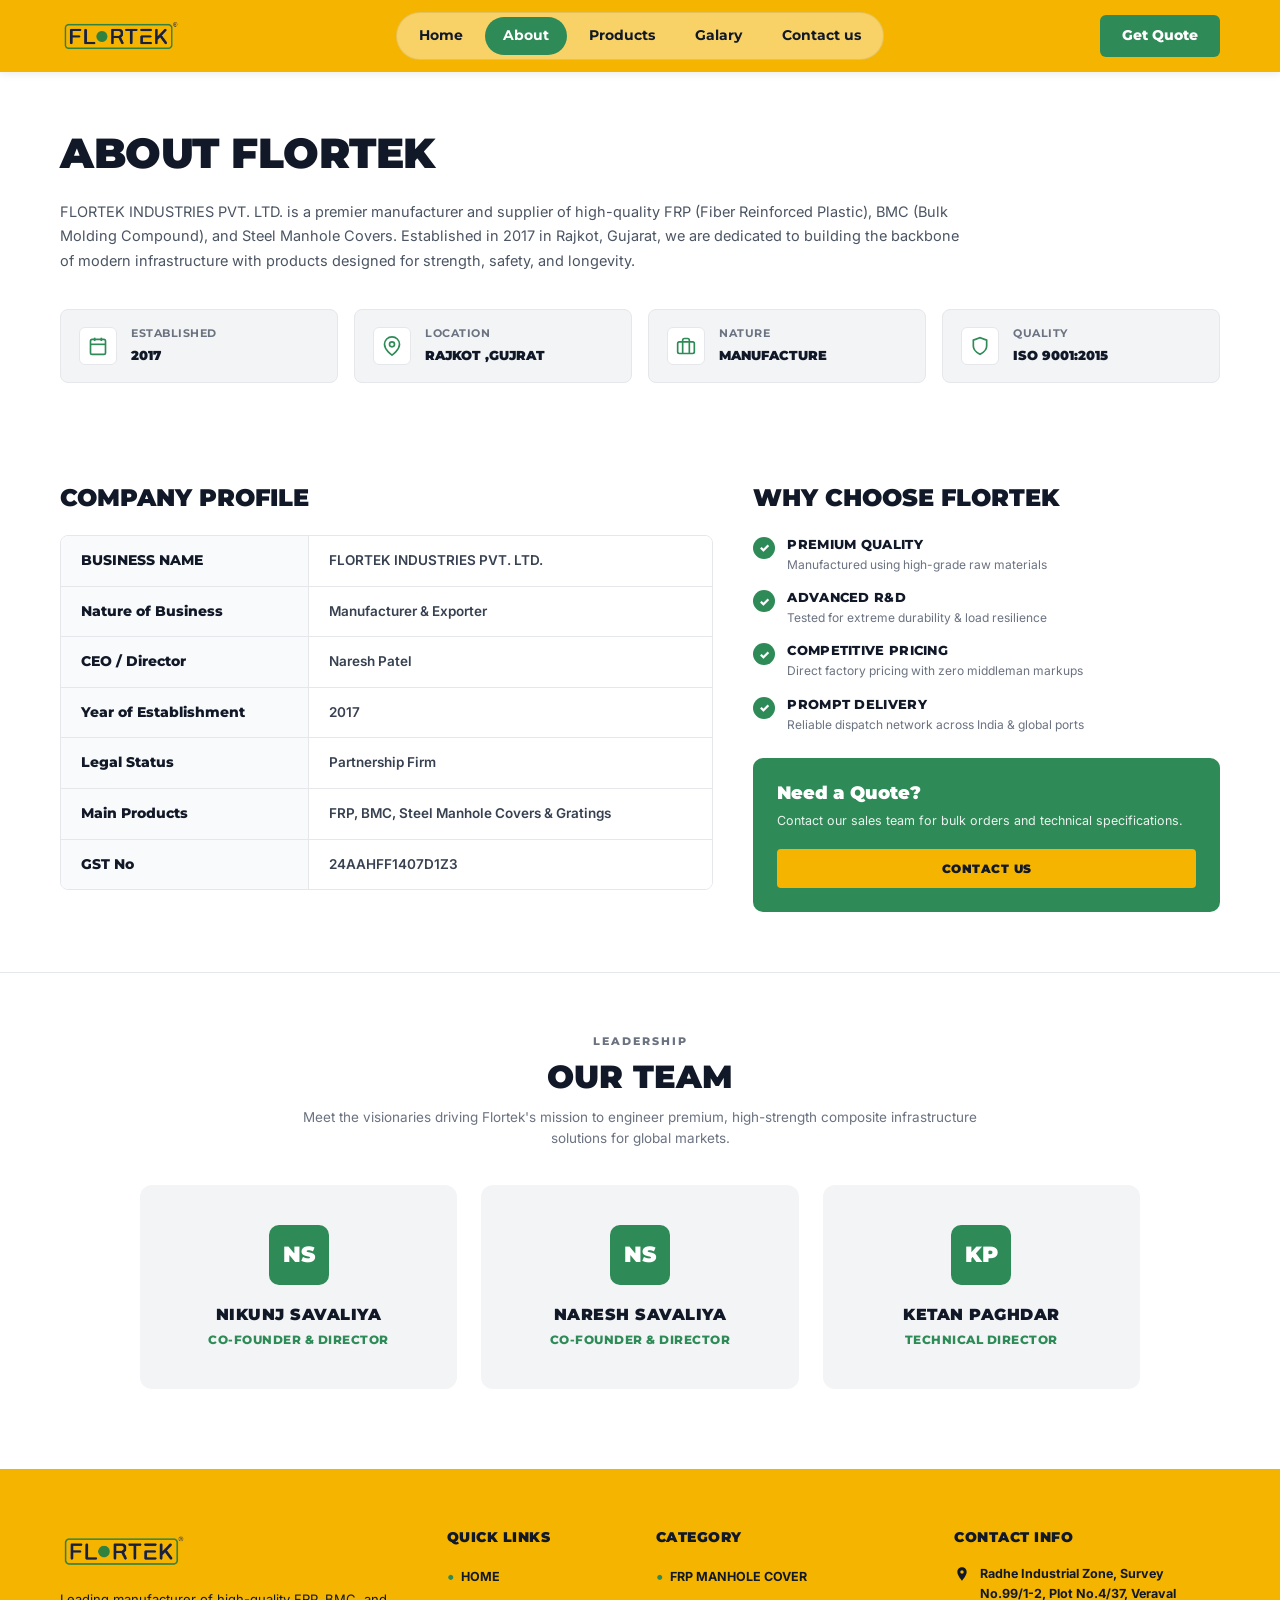
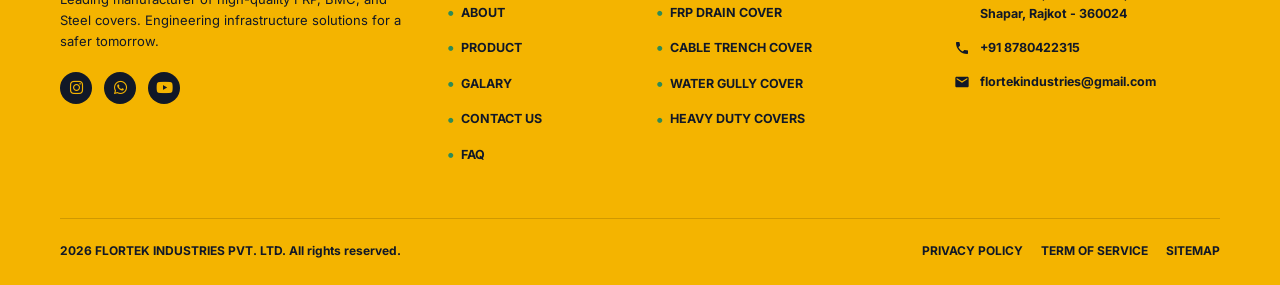
==== commit dac0190c: "Add admin portal pages, extract common CSS styles, and refine site UI" ====
--- a/about.html
+++ b/about.html
@@ -6,26 +6,30 @@
   <title>About Us | FLORTEK INDUSTRIES PVT. LTD.</title>
   <meta name="description" content="Learn about FLORTEK INDUSTRIES PVT. LTD., premier manufacturer of FRP, BMC, and Steel Manhole Covers & Gratings in Rajkot, Gujarat.">
   <link rel="icon" type="image/svg+xml" href="images/flortek-logo.svg">
-  <link href="https://cdn.jsdelivr.net/npm/bootstrap@5.3.3/dist/css/bootstrap.min.css" rel="stylesheet" integrity="sha384-QWTKZyjpPEjISv5WaRU9OFeRpok6YctnYmDr5pNlyT2bRjXh0JMhjY6hW+ALEwIH" crossorigin="anonymous">
   <link rel="stylesheet" href="https://cdnjs.cloudflare.com/ajax/libs/font-awesome/6.5.1/css/all.min.css">
+  <link rel="stylesheet" href="css/common.css">
   <link rel="stylesheet" href="css/about.css">
 </head>
 <body>
 
   <header class="top-header">
     <div class="container">
-      <nav class="navbar navbar-expand-lg" aria-label="Main Navigation">
+      <nav class="navbar" aria-label="Main Navigation">
         <a href="index.html" class="navbar-brand brand-logo-link" aria-label="FLORTEK Industries Homepage">
           <img src="images/flortek-logo.svg" alt="FLORTEK Logo" class="brand-logo-img">
         </a>
 
-        <button class="navbar-toggler" type="button" data-bs-toggle="collapse" data-bs-target="#flortekNav" aria-controls="flortekNav" aria-expanded="false" aria-label="Toggle navigation">
-          <span class="navbar-toggler-icon"></span>
-        </button>
-
-        <div class="collapse navbar-collapse justify-content-center" id="flortekNav">
+        <!-- Pure CSS Mobile Hamburger Toggle -->
+        <input type="checkbox" id="nav-toggle" class="nav-toggle-checkbox" aria-label="Toggle navigation">
+        <label for="nav-toggle" class="navbar-toggler" aria-label="Toggle navigation">
+          <span class="navbar-toggler-line"></span>
+          <span class="navbar-toggler-line"></span>
+          <span class="navbar-toggler-line"></span>
+        </label>
+
+        <div class="navbar-collapse" id="flortekNav">
           <div class="nav-pill-wrapper">
-            <ul class="navbar-nav nav-links">
+            <ul class="nav-links">
               <li class="nav-item"><a href="index.html" class="nav-link">Home</a></li>
               <li class="nav-item"><a href="about.html" class="nav-link active">About</a></li>
               <li class="nav-item"><a href="products.html" class="nav-link">Products</a></li>
@@ -35,7 +39,7 @@
           </div>
         </div>
 
-        <a href="inquiry.html" class="btn-header-quote d-none d-lg-inline-flex">Get Quote</a>
+        <a href="inquiry.html" class="btn-header-quote header-quote-desktop">Get Quote</a>
       </nav>
     </div>
   </header>
@@ -48,52 +52,44 @@
           FLORTEK INDUSTRIES PVT. LTD. is a premier manufacturer and supplier of high-quality FRP (Fiber Reinforced Plastic), BMC (Bulk Molding Compound), and Steel Manhole Covers. Established in 2017 in Rajkot, Gujarat, we are dedicated to building the backbone of modern infrastructure with products designed for strength, safety, and longevity.
         </p>
 
-        <div class="row g-3 about-badges-grid">
-          <div class="col-lg-3 col-sm-6 col-12">
-            <div class="about-badge-card h-100">
-              <div class="about-badge-icon">
-                <svg width="20" height="20" viewBox="0 0 24 24" fill="none" stroke="currentColor" stroke-width="2"><rect x="3" y="4" width="18" height="18" rx="2" ry="2"></rect><line x1="16" y1="2" x2="16" y2="6"></line><line x1="8" y1="2" x2="8" y2="6"></line><line x1="3" y1="10" x2="21" y2="10"></line></svg>
-              </div>
-              <div>
-                <span class="about-badge-label">ESTABLISHED</span>
-                <span class="about-badge-value">2017</span>
-              </div>
-            </div>
-          </div>
-
-          <div class="col-lg-3 col-sm-6 col-12">
-            <div class="about-badge-card h-100">
-              <div class="about-badge-icon">
-                <svg width="20" height="20" viewBox="0 0 24 24" fill="none" stroke="currentColor" stroke-width="2"><path d="M21 10c0 7-9 13-9 13s-9-6-9-13a9 9 0 0 1 18 0z"></path><circle cx="12" cy="10" r="3"></circle></svg>
-              </div>
-              <div>
-                <span class="about-badge-label">LOCATION</span>
-                <span class="about-badge-value">RAJKOT ,GUJRAT</span>
-              </div>
-            </div>
-          </div>
-
-          <div class="col-lg-3 col-sm-6 col-12">
-            <div class="about-badge-card h-100">
-              <div class="about-badge-icon">
-                <svg width="20" height="20" viewBox="0 0 24 24" fill="none" stroke="currentColor" stroke-width="2"><rect x="2" y="7" width="20" height="14" rx="2" ry="2"></rect><path d="M16 21V5a2 2 0 0 0-2-2h-4a2 2 0 0 0-2 2v16"></path></svg>
-              </div>
-              <div>
-                <span class="about-badge-label">NATURE</span>
-                <span class="about-badge-value">MANUFACTURE</span>
-              </div>
-            </div>
-          </div>
-
-          <div class="col-lg-3 col-sm-6 col-12">
-            <div class="about-badge-card h-100">
-              <div class="about-badge-icon">
-                <svg width="20" height="20" viewBox="0 0 24 24" fill="none" stroke="currentColor" stroke-width="2"><path d="M12 22s8-4 8-10V5l-8-3-8 3v7c0 6 8 10 8 10z"></path></svg>
-              </div>
-              <div>
-                <span class="about-badge-label">QUALITY</span>
-                <span class="about-badge-value">ISO 9001:2015</span>
-              </div>
+        <div class="about-badges-grid">
+          <div class="about-badge-card">
+            <div class="about-badge-icon">
+              <svg width="20" height="20" viewBox="0 0 24 24" fill="none" stroke="currentColor" stroke-width="2"><rect x="3" y="4" width="18" height="18" rx="2" ry="2"></rect><line x1="16" y1="2" x2="16" y2="6"></line><line x1="8" y1="2" x2="8" y2="6"></line><line x1="3" y1="10" x2="21" y2="10"></line></svg>
+            </div>
+            <div>
+              <span class="about-badge-label">ESTABLISHED</span>
+              <span class="about-badge-value">2017</span>
+            </div>
+          </div>
+
+          <div class="about-badge-card">
+            <div class="about-badge-icon">
+              <svg width="20" height="20" viewBox="0 0 24 24" fill="none" stroke="currentColor" stroke-width="2"><path d="M21 10c0 7-9 13-9 13s-9-6-9-13a9 9 0 0 1 18 0z"></path><circle cx="12" cy="10" r="3"></circle></svg>
+            </div>
+            <div>
+              <span class="about-badge-label">LOCATION</span>
+              <span class="about-badge-value">RAJKOT ,GUJRAT</span>
+            </div>
+          </div>
+
+          <div class="about-badge-card">
+            <div class="about-badge-icon">
+              <svg width="20" height="20" viewBox="0 0 24 24" fill="none" stroke="currentColor" stroke-width="2"><rect x="2" y="7" width="20" height="14" rx="2" ry="2"></rect><path d="M16 21V5a2 2 0 0 0-2-2h-4a2 2 0 0 0-2 2v16"></path></svg>
+            </div>
+            <div>
+              <span class="about-badge-label">NATURE</span>
+              <span class="about-badge-value">MANUFACTURE</span>
+            </div>
+          </div>
+
+          <div class="about-badge-card">
+            <div class="about-badge-icon">
+              <svg width="20" height="20" viewBox="0 0 24 24" fill="none" stroke="currentColor" stroke-width="2"><path d="M12 22s8-4 8-10V5l-8-3-8 3v7c0 6 8 10 8 10z"></path></svg>
+            </div>
+            <div>
+              <span class="about-badge-label">QUALITY</span>
+              <span class="about-badge-value">ISO 9001:2015</span>
             </div>
           </div>
         </div>
@@ -102,10 +98,10 @@
 
     <section class="profile-section">
       <div class="container">
-        <div class="row g-5 profile-grid align-items-start">
-          <div class="col-lg-7">
+        <div class="profile-grid">
+          <div class="profile-table-col">
             <h2 class="section-sub-heading">COMPANY PROFILE</h2>
-            <div class="profile-table-wrap table-responsive">
+            <div class="profile-table-wrap">
               <table class="profile-table">
                 <tbody>
                   <tr>
@@ -141,14 +137,14 @@
             </div>
           </div>
 
-          <div class="col-lg-5">
+          <div class="profile-why-col">
             <h2 class="section-sub-heading">WHY CHOOSE FLORTEK</h2>
             
             <div class="why-items-list">
               <div class="why-item">
                 <span class="why-check-icon">✓</span>
                 <div>
-                  <span class="why-item-title">PREMIUM QUALATY</span>
+                  <span class="why-item-title">PREMIUM QUALITY</span>
                   <span class="why-item-sub">Manufactured using high-grade raw materials</span>
                 </div>
               </div>
@@ -156,24 +152,24 @@
               <div class="why-item">
                 <span class="why-check-icon">✓</span>
                 <div>
-                  <span class="why-item-title">PREMIUM QUALATY</span>
-                  <span class="why-item-sub">Manufactured using high-grade raw materials</span>
-                </div>
-              </div>
-
-              <div class="why-item">
-                <span class="why-check-icon">✓</span>
-                <div>
-                  <span class="why-item-title">PREMIUM QUALATY</span>
-                  <span class="why-item-sub">Manufactured using high-grade raw materials</span>
-                </div>
-              </div>
-
-              <div class="why-item">
-                <span class="why-check-icon">✓</span>
-                <div>
-                  <span class="why-item-title">PREMIUM QUALATY</span>
-                  <span class="why-item-sub">Manufactured using high-grade raw materials</span>
+                  <span class="why-item-title">ADVANCED R&amp;D</span>
+                  <span class="why-item-sub">Tested for extreme durability &amp; load resilience</span>
+                </div>
+              </div>
+
+              <div class="why-item">
+                <span class="why-check-icon">✓</span>
+                <div>
+                  <span class="why-item-title">COMPETITIVE PRICING</span>
+                  <span class="why-item-sub">Direct factory pricing with zero middleman markups</span>
+                </div>
+              </div>
+
+              <div class="why-item">
+                <span class="why-check-icon">✓</span>
+                <div>
+                  <span class="why-item-title">PROMPT DELIVERY</span>
+                  <span class="why-item-sub">Reliable dispatch network across India &amp; global ports</span>
                 </div>
               </div>
             </div>
@@ -190,7 +186,7 @@
 
     <section class="team-section">
       <div class="container">
-        <div class="team-header text-center">
+        <div class="team-header">
           <span class="team-tag">LEADERSHIP</span>
           <h2 class="team-title">OUR TEAM</h2>
           <p class="team-subtitle">
@@ -198,29 +194,23 @@
           </p>
         </div>
 
-        <div class="row g-4 team-cards-grid justify-content-center">
-          <div class="col-lg-4 col-md-6 col-12">
-            <div class="team-card h-100">
-              <div class="team-avatar-box">NS</div>
-              <h3 class="team-member-name">NIKUNJ SAVALIYA</h3>
-              <span class="team-member-role">CO-FOUNDER &amp; DIRECTOR</span>
-            </div>
-          </div>
-
-          <div class="col-lg-4 col-md-6 col-12">
-            <div class="team-card h-100">
-              <div class="team-avatar-box">NS</div>
-              <h3 class="team-member-name">NARESH SAVALIYA</h3>
-              <span class="team-member-role">CO-FOUNDER &amp; DIRECTOR</span>
-            </div>
-          </div>
-
-          <div class="col-lg-4 col-md-6 col-12">
-            <div class="team-card h-100">
-              <div class="team-avatar-box">NS</div>
-              <h3 class="team-member-name">KETAN PAGHDAR</h3>
-              <span class="team-member-role">TECHNICAL DIRECTOR</span>
-            </div>
+        <div class="team-cards-grid">
+          <div class="team-card">
+            <div class="team-avatar-box">NS</div>
+            <h3 class="team-member-name">NIKUNJ SAVALIYA</h3>
+            <span class="team-member-role">CO-FOUNDER &amp; DIRECTOR</span>
+          </div>
+
+          <div class="team-card">
+            <div class="team-avatar-box">NS</div>
+            <h3 class="team-member-name">NARESH SAVALIYA</h3>
+            <span class="team-member-role">CO-FOUNDER &amp; DIRECTOR</span>
+          </div>
+
+          <div class="team-card">
+            <div class="team-avatar-box">KP</div>
+            <h3 class="team-member-name">KETAN PAGHDAR</h3>
+            <span class="team-member-role">TECHNICAL DIRECTOR</span>
           </div>
         </div>
       </div>
@@ -229,8 +219,8 @@
 
   <footer class="site-footer">
     <div class="container">
-      <div class="row g-4 footer-top-grid">
-        <div class="col-lg-4 col-md-6 col-12 footer-col">
+      <div class="footer-top-grid">
+        <div class="footer-col">
           <img src="images/flortek-logo.svg" alt="FLORTEK Logo" class="footer-brand-logo">
           <p class="footer-bio">
             Leading manufacturer of high-quality FRP, BMC, and Steel covers. Engineering infrastructure solutions for a safer tomorrow.
@@ -242,7 +232,7 @@
           </div>
         </div>
 
-        <div class="col-lg-2 col-md-6 col-12 footer-col">
+        <div class="footer-col">
           <h4 class="footer-col-title">QUICK LINKS</h4>
           <ul class="footer-links-list">
             <li><a href="index.html">HOME</a></li>
@@ -254,7 +244,7 @@
           </ul>
         </div>
 
-        <div class="col-lg-3 col-md-6 col-12 footer-col">
+        <div class="footer-col">
           <h4 class="footer-col-title">CATEGORY</h4>
           <ul class="footer-links-list">
             <li><a href="products.html">FRP MANHOLE COVER</a></li>
@@ -265,7 +255,7 @@
           </ul>
         </div>
 
-        <div class="col-lg-3 col-md-6 col-12 footer-col">
+        <div class="footer-col">
           <h4 class="footer-col-title">CONTACT INFO</h4>
           <ul class="footer-contact-list">
             <li class="footer-contact-item">
@@ -284,7 +274,7 @@
         </div>
       </div>
 
-      <div class="footer-bottom-bar d-flex flex-wrap justify-content-between align-items-center">
+      <div class="footer-bottom-bar">
         <span>2026 FLORTEK INDUSTRIES PVT. LTD. All rights reserved.</span>
         <div class="footer-bottom-links">
           <a href="about.html">PRIVACY POLICY</a>
@@ -295,7 +285,5 @@
     </div>
   </footer>
 
-  <script src="https://cdn.jsdelivr.net/npm/bootstrap@5.3.3/dist/js/bootstrap.bundle.min.js" integrity="sha384-YvpcrYf0tY3lHB60NNkmXc5s9fDVZLESaAA55NDzOxhy9GkcIdslK1eN7N6jIeHz" crossorigin="anonymous"></script>
-
 </body>
 </html>
--- a/css/common.css
+++ b/css/common.css
@@ -0,0 +1,458 @@
+@import url('https://fonts.googleapis.com/css2?family=Montserrat:wght@400;500;600;700;800;900&family=Inter:wght@400;500;600;700&display=swap');
+@import url('https://cdnjs.cloudflare.com/ajax/libs/font-awesome/6.5.1/css/all.min.css');
+
+/* -------------------------------------------------------------
+   BASE RESET & GLOBAL TYPOGRAPHY
+------------------------------------------------------------- */
+* {
+  margin: 0;
+  padding: 0;
+  box-sizing: border-box;
+}
+
+body {
+  font-family: 'Inter', sans-serif;
+  color: #374151;
+  background-color: #ffffff;
+  line-height: 1.6;
+  -webkit-font-smoothing: antialiased;
+}
+
+h1, h2, h3, h4, h5, h6 {
+  font-family: 'Montserrat', sans-serif;
+  color: #111827;
+  font-weight: 800;
+  line-height: 1.25;
+}
+
+a {
+  text-decoration: none !important;
+  color: inherit;
+  transition: all 0.25s ease-in-out;
+}
+
+img, svg {
+  display: block;
+  max-width: 100%;
+  height: auto;
+}
+
+ul, ol {
+  list-style: none;
+  padding-left: 0;
+  margin-bottom: 0;
+}
+
+.container {
+  width: 100%;
+  max-width: 1200px;
+  margin-left: auto;
+  margin-right: auto;
+  padding-left: 20px;
+  padding-right: 20px;
+}
+
+.text-center {
+  text-align: center;
+}
+
+/* -------------------------------------------------------------
+   BUTTON STYLES
+------------------------------------------------------------- */
+.btn {
+  display: inline-flex;
+  align-items: center;
+  justify-content: center;
+  gap: 8px;
+  font-family: 'Montserrat', sans-serif;
+  font-weight: 800;
+  font-size: 13.5px;
+  padding: 12px 22px;
+  border-radius: 6px;
+  cursor: pointer;
+  transition: all 0.2s ease;
+  letter-spacing: 0.5px;
+  border: none;
+}
+
+.btn-green {
+  background-color: #2E8B57;
+  color: #ffffff !important;
+  border: 1px solid #2E8B57;
+}
+
+.btn-green:hover {
+  background-color: #246e45;
+  border-color: #246e45;
+  transform: translateY(-2px);
+}
+
+.btn-yellow {
+  background-color: #F4B400;
+  color: #111827 !important;
+  border: 1px solid #F4B400;
+}
+
+.btn-yellow:hover {
+  background-color: #d9a000;
+  border-color: #d9a000;
+  transform: translateY(-2px);
+}
+
+.btn-outline {
+  background-color: #ffffff;
+  color: #111827 !important;
+  border: 1px solid #e5e7eb;
+}
+
+.btn-outline:hover {
+  background-color: #f9fafb;
+  border-color: #cbd5e1;
+  transform: translateY(-2px);
+}
+
+.top-header {
+  background-color: #F4B400;
+  width: 100%;
+  position: sticky;
+  top: 0;
+  z-index: 1000;
+  box-shadow: 0 2px 8px rgba(0, 0, 0, 0.08);
+}
+
+.navbar {
+  display: flex;
+  align-items: center;
+  justify-content: space-between;
+  height: 72px;
+  padding: 0;
+  position: relative;
+}
+
+.navbar-brand {
+  padding: 0;
+  margin: 0;
+  display: inline-flex;
+  align-items: center;
+}
+
+.brand-logo-img {
+  height: 42px;
+  width: auto;
+}
+
+/* Pure CSS Checkbox Toggle */
+.nav-toggle-checkbox {
+  display: none;
+}
+
+.navbar-toggler {
+  display: none;
+  background: transparent;
+  border: 1px solid rgba(0, 0, 0, 0.2);
+  border-radius: 6px;
+  padding: 7px 9px;
+  cursor: pointer;
+  flex-direction: column;
+  justify-content: space-between;
+  width: 38px;
+  height: 34px;
+}
+
+.navbar-toggler-line {
+  display: block;
+  height: 3px;
+  width: 100%;
+  background-color: #111827;
+  border-radius: 2px;
+  transition: all 0.25s ease-in-out;
+}
+
+.navbar-collapse {
+  display: flex;
+  align-items: center;
+  justify-content: center;
+  flex: 1;
+}
+
+.nav-pill-wrapper {
+  background-color: rgba(255, 255, 255, 0.4);
+  border: 1px solid rgba(0, 0, 0, 0.08);
+  border-radius: 9999px;
+  padding: 4px;
+  display: flex;
+  align-items: center;
+}
+
+.nav-links {
+  display: flex;
+  align-items: center;
+  gap: 4px;
+}
+
+.nav-link {
+  padding: 8px 18px !important;
+  font-family: 'Montserrat', sans-serif;
+  font-size: 13.5px;
+  font-weight: 700;
+  color: #111827 !important;
+  border-radius: 9999px;
+  transition: all 0.2s ease-in-out;
+  display: inline-block;
+}
+
+.nav-link:hover {
+  color: #2E8B57 !important;
+  background-color: rgba(255, 255, 255, 0.7);
+}
+
+.nav-link.active {
+  background-color: #2E8B57 !important;
+  color: #ffffff !important;
+}
+
+.btn-header-quote {
+  background-color: #2E8B57;
+  color: #ffffff !important;
+  font-family: 'Montserrat', sans-serif;
+  font-size: 13.5px;
+  font-weight: 800;
+  padding: 10px 22px;
+  border-radius: 6px;
+  transition: all 0.2s ease-in-out;
+  display: inline-flex;
+  align-items: center;
+  justify-content: center;
+  white-space: nowrap;
+}
+
+.btn-header-quote:hover {
+  background-color: #246e45;
+  transform: translateY(-1px);
+}
+
+/* Mobile Navbar Media Query */
+@media (max-width: 991.98px) {
+  .navbar {
+    height: auto;
+    padding: 12px 0;
+    flex-wrap: wrap;
+  }
+
+  .navbar-toggler {
+    display: flex;
+  }
+
+  .header-quote-desktop {
+    display: none !important;
+  }
+
+  .navbar-collapse {
+    display: none;
+    width: 100%;
+    margin-top: 14px;
+  }
+
+  /* When checkbox is checked, show mobile dropdown */
+  .nav-toggle-checkbox:checked ~ .navbar-collapse {
+    display: flex;
+  }
+
+  /* Hamburger icon morphs into X when checked */
+  .nav-toggle-checkbox:checked + .navbar-toggler .navbar-toggler-line:nth-child(1) {
+    transform: translateY(7px) rotate(45deg);
+  }
+  .nav-toggle-checkbox:checked + .navbar-toggler .navbar-toggler-line:nth-child(2) {
+    opacity: 0;
+  }
+  .nav-toggle-checkbox:checked + .navbar-toggler .navbar-toggler-line:nth-child(3) {
+    transform: translateY(-7px) rotate(-45deg);
+  }
+
+  .nav-pill-wrapper {
+    width: 100%;
+    background-color: #ffffff;
+    border-radius: 8px;
+    padding: 12px;
+    border: none;
+    box-shadow: 0 4px 14px rgba(0, 0, 0, 0.08);
+  }
+
+  .nav-links {
+    flex-direction: column;
+    width: 100%;
+    gap: 6px;
+  }
+
+  .nav-link {
+    width: 100%;
+    text-align: center;
+  }
+}
+
+/* -------------------------------------------------------------
+   SITE FOOTER
+------------------------------------------------------------- */
+.site-footer {
+  background-color: #F4B400;
+  padding: 60px 0 25px;
+  color: #111827;
+}
+
+.footer-top-grid {
+  display: grid;
+  grid-template-columns: 2fr 1fr 1.5fr 1.5fr;
+  gap: 32px;
+  margin-bottom: 50px;
+}
+
+.footer-brand-logo {
+  height: 44px;
+  width: auto;
+  margin-bottom: 16px;
+}
+
+.footer-bio {
+  font-size: 13px;
+  color: #111827;
+  line-height: 1.6;
+  margin-bottom: 20px;
+}
+
+.footer-social-links {
+  display: flex;
+  gap: 12px;
+}
+
+.social-icon-circle {
+  width: 32px;
+  height: 32px;
+  border-radius: 50%;
+  background-color: #111827;
+  color: #F4B400 !important;
+  display: flex;
+  align-items: center;
+  justify-content: center;
+  font-size: 15px;
+  transition: all 0.2s ease;
+  text-decoration: none;
+}
+
+.social-icon-circle i {
+  font-size: 15px;
+  color: #F4B400;
+  transition: color 0.2s ease;
+  display: flex;
+  align-items: center;
+  justify-content: center;
+}
+
+.social-icon-circle:hover {
+  background-color: #2E8B57;
+  color: #ffffff !important;
+}
+
+.social-icon-circle:hover i {
+  color: #ffffff;
+}
+
+.footer-col-title {
+  font-size: 13.5px;
+  font-weight: 900;
+  text-transform: uppercase;
+  color: #111827;
+  margin-bottom: 18px;
+  letter-spacing: 0.5px;
+}
+
+.footer-links-list {
+  display: flex;
+  flex-direction: column;
+  gap: 10px;
+}
+
+.footer-links-list li a {
+  font-size: 12.5px;
+  color: #111827;
+  font-weight: 700;
+  text-transform: uppercase;
+  display: inline-flex;
+  align-items: center;
+  gap: 6px;
+}
+
+.footer-links-list li a:before {
+  content: "•";
+  color: #2E8B57;
+  font-size: 16px;
+}
+
+.footer-links-list li a:hover {
+  color: #2E8B57;
+}
+
+.footer-contact-list {
+  display: flex;
+  flex-direction: column;
+  gap: 14px;
+}
+
+.footer-contact-item {
+  display: flex;
+  align-items: flex-start;
+  gap: 10px;
+  font-size: 12.5px;
+  color: #111827;
+  font-weight: 700;
+}
+
+.footer-contact-item svg {
+  width: 16px;
+  height: 16px;
+  margin-top: 2px;
+  flex-shrink: 0;
+  fill: #111827;
+}
+
+.footer-bottom-bar {
+  border-top: 1px solid rgba(0, 0, 0, 0.15);
+  padding-top: 22px;
+  margin-top: 50px;
+  display: flex;
+  justify-content: space-between;
+  align-items: center;
+  flex-wrap: wrap;
+  gap: 16px;
+  font-size: 12px;
+  font-weight: 700;
+  color: #111827;
+}
+
+.footer-bottom-links {
+  display: flex;
+  gap: 18px;
+  text-transform: uppercase;
+}
+
+.footer-bottom-links a:hover {
+  text-decoration: underline !important;
+}
+
+@media (max-width: 991px) {
+  .footer-top-grid {
+    grid-template-columns: repeat(2, 1fr);
+    gap: 32px;
+  }
+}
+
+@media (max-width: 650px) {
+  .footer-top-grid {
+    grid-template-columns: 1fr;
+    gap: 28px;
+  }
+
+  .footer-bottom-bar {
+    flex-direction: column;
+    text-align: center;
+  }
+}
--- a/css/about.css
+++ b/css/about.css
@@ -1,166 +1,12 @@
-@import url('https://fonts.googleapis.com/css2?family=Montserrat:wght@400;500;600;700;800;900&family=Inter:wght@400;500;600;700&display=swap');
-@import url('https://cdnjs.cloudflare.com/ajax/libs/font-awesome/6.5.1/css/all.min.css');
-
-* {
-  margin: 0;
-  padding: 0;
-  box-sizing: border-box;
-}
-
-body {
-  font-family: 'Inter', sans-serif;
-  color: #374151;
-  background-color: #ffffff;
-  line-height: 1.6;
-  -webkit-font-smoothing: antialiased;
-}
-
-h1, h2, h3, h4, h5, h6 {
-  font-family: 'Montserrat', sans-serif;
-  color: #111827;
-  font-weight: 800;
-  line-height: 1.25;
-}
-
-a {
-  text-decoration: none !important;
-  color: inherit;
-  transition: all 0.25s ease-in-out;
-}
-
-img, svg {
-  display: block;
-  max-width: 100%;
-  height: auto;
-}
-
-ul, ol {
-  list-style: none;
-  padding-left: 0;
-  margin-bottom: 0;
-}
-
-.container {
-  width: 100%;
-  max-width: 1200px;
-  margin-left: auto;
-  margin-right: auto;
-  padding-left: 20px;
-  padding-right: 20px;
-}
-
-.top-header {
-  background-color: #F4B400;
-  width: 100%;
-  position: sticky;
-  top: 0;
-  z-index: 1000;
-  box-shadow: 0 2px 8px rgba(0, 0, 0, 0.08);
-}
-
-.navbar {
-  display: flex;
-  align-items: center;
-  justify-content: space-between;
-  height: 72px;
-  padding: 0;
-}
-
-.navbar-brand {
-  padding: 0;
-  margin: 0;
-}
-
-.brand-logo-img {
-  height: 42px;
-  width: auto;
-}
-
-.nav-pill-wrapper {
-  background-color: rgba(255, 255, 255, 0.4);
-  border: 1px solid rgba(0, 0, 0, 0.08);
-  border-radius: 9999px;
-  padding: 4px;
-  display: flex;
-  align-items: center;
-}
-
-.nav-links {
-  display: flex;
-  align-items: center;
-  gap: 4px;
-  margin-bottom: 0;
-  padding-left: 0;
-}
-
-.nav-link {
-  padding: 8px 18px !important;
-  font-family: 'Montserrat', sans-serif;
-  font-size: 13.5px;
-  font-weight: 700;
-  color: #111827 !important;
-  border-radius: 9999px;
-  transition: all 0.2s ease-in-out;
-  display: inline-block;
-}
-
-.nav-link:hover {
-  color: #2E8B57 !important;
-  background-color: rgba(255, 255, 255, 0.7);
-}
-
-.nav-link.active {
-  background-color: #2E8B57 !important;
-  color: #ffffff !important;
-}
-
-.btn-header-quote {
-  background-color: #2E8B57;
-  color: #ffffff;
-  font-family: 'Montserrat', sans-serif;
-  font-size: 13.5px;
-  font-weight: 800;
-  padding: 10px 22px;
-  border-radius: 6px;
-  transition: all 0.2s ease-in-out;
-  display: inline-flex;
-  align-items: center;
-  justify-content: center;
-}
-
-.btn-header-quote:hover {
-  background-color: #246e45;
-  transform: translateY(-1px);
-}
-
-.nav-toggle-checkbox {
-  display: none;
-}
-
-.nav-hamburger {
-  display: none;
-  cursor: pointer;
-  width: 28px;
-  height: 22px;
-  flex-direction: column;
-  justify-content: space-between;
-}
-
-.nav-hamburger span {
-  display: block;
-  height: 3px;
-  width: 100%;
-  background-color: #111827;
-  border-radius: 2px;
-}
+@import url('common.css');
 
 .about-top-section {
-  padding: 60px 0 40px;
+  padding: 55px 0 60px;
   background-color: #ffffff;
 }
 
 .about-main-title {
-  font-size: 38px;
+  font-size: 42px;
   font-weight: 900;
   text-transform: uppercase;
   color: #111827;
@@ -190,6 +36,7 @@
   display: flex;
   align-items: center;
   gap: 14px;
+  height: 100%;
 }
 
 .about-badge-icon {
@@ -225,6 +72,9 @@
   display: block;
 }
 
+/* -------------------------------------------------------------
+   COMPANY PROFILE & WHY CHOOSE FLORTEK
+------------------------------------------------------------- */
 .profile-section {
   padding: 40px 0 60px;
   background-color: #ffffff;
@@ -232,7 +82,7 @@
 
 .profile-grid {
   display: grid;
-  grid-template-columns: 1.35fr 0.95fr;
+  grid-template-columns: 7fr 5fr;
   gap: 40px;
   align-items: start;
 }
@@ -248,7 +98,7 @@
 .profile-table-wrap {
   border: 1px solid #e5e7eb;
   border-radius: 8px;
-  overflow: hidden;
+  overflow-x: auto;
 }
 
 .profile-table {
@@ -355,7 +205,7 @@
 
 .btn-card-yellow {
   background-color: #F4B400;
-  color: #111827;
+  color: #111827 !important;
   font-family: 'Montserrat', sans-serif;
   font-size: 12px;
   font-weight: 900;
@@ -372,6 +222,7 @@
   background-color: #d9a000;
 }
 
+
 .team-section {
   padding: 60px 0 80px;
   background-color: #ffffff;
@@ -380,6 +231,7 @@
 
 .team-header {
   margin-bottom: 35px;
+  text-align: center;
 }
 
 .team-tag {
@@ -405,12 +257,15 @@
   font-size: 13.5px;
   color: #6b7280;
   max-width: 700px;
+  margin: 0 auto;
 }
 
 .team-cards-grid {
   display: grid;
   grid-template-columns: repeat(3, 1fr);
   gap: 24px;
+  max-width: 1000px;
+  margin: 0 auto;
 }
 
 .team-card {
@@ -421,6 +276,7 @@
   display: flex;
   flex-direction: column;
   align-items: center;
+  height: 100%;
 }
 
 .team-avatar-box {
@@ -456,206 +312,34 @@
   letter-spacing: 0.5px;
 }
 
-.site-footer {
-  background-color: #F4B400;
-  padding: 60px 0 25px;
-  color: #111827;
-}
-
-.footer-top-grid {
-  display: grid;
-  grid-template-columns: 1.3fr 0.9fr 1.1fr 1.2fr;
-  gap: 40px;
-  margin-bottom: 50px;
-}
-
-.footer-brand-logo {
-  height: 44px;
-  width: auto;
-  margin-bottom: 16px;
-}
-
-.footer-bio {
-  font-size: 13px;
-  color: #111827;
-  line-height: 1.6;
-  margin-bottom: 20px;
-}
-
-.footer-social-links {
-  display: flex;
-  gap: 12px;
-}
-
-.social-icon-circle {
-  width: 32px;
-  height: 32px;
-  border-radius: 50%;
-  background-color: #111827;
-  color: #F4B400;
-  display: flex;
-  align-items: center;
-  justify-content: center;
-  font-size: 15px;
-  transition: all 0.2s ease;
-  text-decoration: none;
-}
-
-.social-icon-circle i {
-  font-size: 15px;
-  color: #F4B400;
-  transition: color 0.2s ease;
-  display: flex;
-  align-items: center;
-  justify-content: center;
-}
-
-.social-icon-circle:hover {
-  background-color: #2E8B57;
-  color: #ffffff;
-}
-
-.social-icon-circle:hover i {
-  color: #ffffff;
-}
-
-.footer-col-title {
-  font-size: 13.5px;
-  font-weight: 900;
-  text-transform: uppercase;
-  color: #111827;
-  margin-bottom: 18px;
-  letter-spacing: 0.5px;
-}
-
-.footer-links-list {
-  display: flex;
-  flex-direction: column;
-  gap: 10px;
-}
-
-.footer-links-list li a {
-  font-size: 12.5px;
-  color: #111827;
-  font-weight: 700;
-  text-transform: uppercase;
-  display: inline-flex;
-  align-items: center;
-  gap: 6px;
-}
-
-.footer-links-list li a:before {
-  content: "•";
-  color: #2E8B57;
-  font-size: 16px;
-}
-
-.footer-links-list li a:hover {
-  color: #2E8B57;
-}
-
-.footer-contact-list {
-  display: flex;
-  flex-direction: column;
-  gap: 14px;
-}
-
-.footer-contact-item {
-  display: flex;
-  align-items: flex-start;
-  gap: 10px;
-  font-size: 12.5px;
-  color: #111827;
-  font-weight: 700;
-}
-
-.footer-contact-item svg {
-  width: 16px;
-  height: 16px;
-  margin-top: 2px;
-  flex-shrink: 0;
-  fill: #111827;
-}
-
-.footer-bottom-bar {
-  border-top: 1px solid rgba(0, 0, 0, 0.15);
-  padding-top: 22px;
-  display: flex;
-  justify-content: space-between;
-  align-items: center;
-  flex-wrap: wrap;
-  gap: 16px;
-  font-size: 12px;
-  font-weight: 700;
-  color: #111827;
-}
-
-.footer-bottom-links {
-  display: flex;
-  gap: 18px;
-  text-transform: uppercase;
-}
-
-.footer-bottom-links a:hover {
-  text-decoration: underline;
-}
-
-@media (max-width: 991.98px) {
-  .top-header .navbar {
-    height: auto;
-    padding: 12px 0;
-  }
-  .top-header .navbar-toggler {
-    border: 1px solid rgba(0, 0, 0, 0.2);
-    padding: 6px 10px;
-    border-radius: 6px;
-  }
-  .top-header .navbar-toggler:focus {
-    box-shadow: none;
-  }
-  .top-header .navbar-collapse {
-    padding-top: 14px;
-    width: 100%;
-  }
-  .top-header .nav-pill-wrapper {
-    display: flex;
-    width: 100%;
-    background-color: #ffffff;
-    border-radius: 8px;
-    padding: 12px;
-  }
-  .top-header .nav-links {
-    flex-direction: column;
-    width: 100%;
-    gap: 6px;
-  }
-  .top-header .nav-link {
-    width: 100%;
-    text-align: center;
-  }
+/* -------------------------------------------------------------
+   RESPONSIVE BREAKPOINTS (ABOUT PAGE)
+------------------------------------------------------------- */
+@media (max-width: 991px) {
   .about-badges-grid {
     grid-template-columns: repeat(2, 1fr);
   }
+
   .profile-grid {
     grid-template-columns: 1fr;
-  }
+    gap: 32px;
+  }
+
+  .team-cards-grid {
+    grid-template-columns: repeat(2, 1fr);
+  }
+}
+
+@media (max-width: 575px) {
+  .about-badges-grid {
+    grid-template-columns: 1fr;
+  }
+
+  .about-main-title {
+    font-size: 32px;
+  }
+
   .team-cards-grid {
     grid-template-columns: 1fr;
   }
-  .footer-top-grid {
-    grid-template-columns: 1fr 1fr;
-  }
-}
-
-@media (max-width: 600px) {
-  .about-badges-grid {
-    grid-template-columns: 1fr;
-  }
-  .footer-top-grid {
-    grid-template-columns: 1fr;
-  }
-  .footer-bottom-bar {
-    flex-direction: column;
-    text-align: center;
-  }
-}
+}
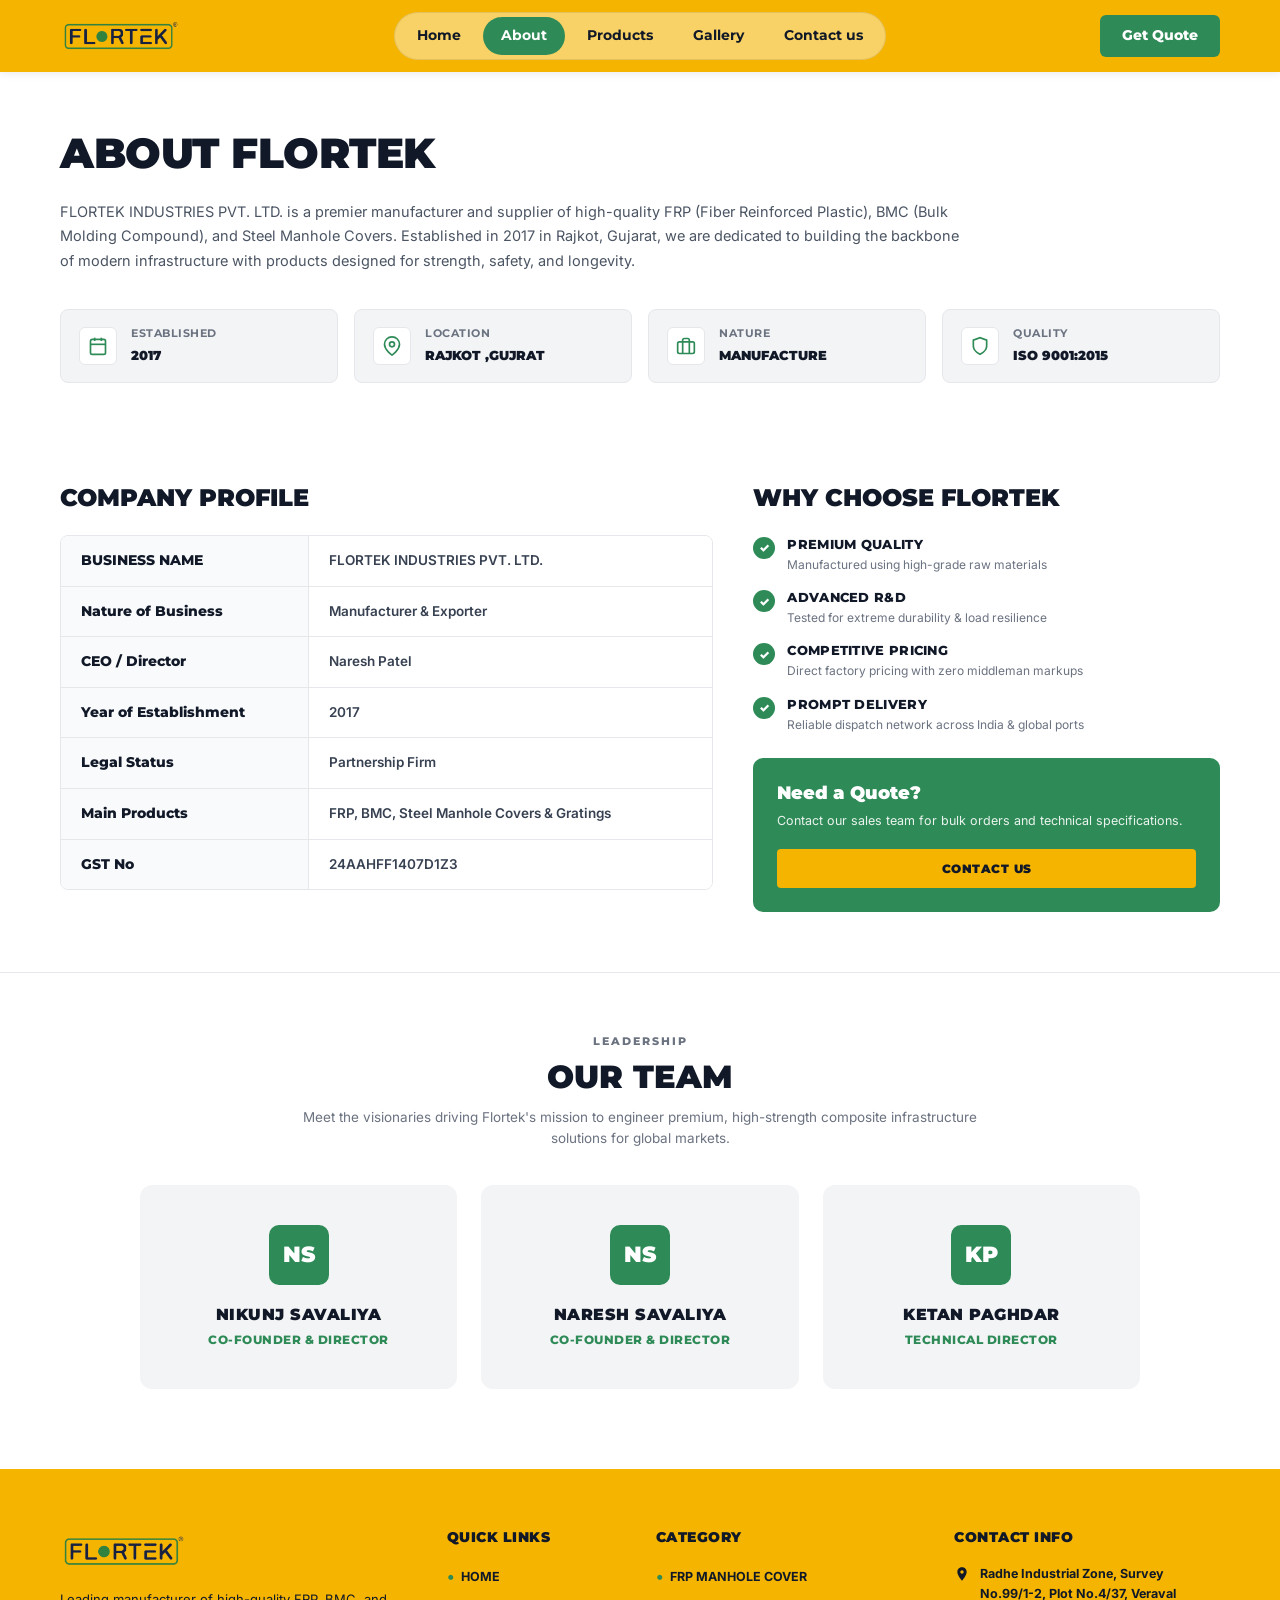
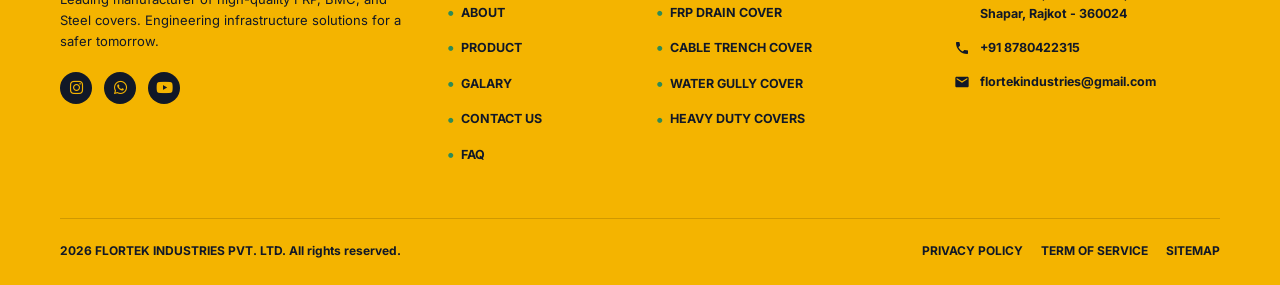
==== commit caaac1ec: "Fix responsive mobile navbar layout, hamburger alignment, and dropdown styling" ====
--- a/about.html
+++ b/about.html
@@ -26,6 +26,7 @@
           <span class="navbar-toggler-line"></span>
           <span class="navbar-toggler-line"></span>
         </label>
+        <label for="nav-toggle" class="nav-backdrop" aria-hidden="true"></label>
 
         <div class="navbar-collapse" id="flortekNav">
           <div class="nav-pill-wrapper">
@@ -33,9 +34,12 @@
               <li class="nav-item"><a href="index.html" class="nav-link">Home</a></li>
               <li class="nav-item"><a href="about.html" class="nav-link active">About</a></li>
               <li class="nav-item"><a href="products.html" class="nav-link">Products</a></li>
-              <li class="nav-item"><a href="gallery.html" class="nav-link">Galary</a></li>
+              <li class="nav-item"><a href="gallery.html" class="nav-link">Gallery</a></li>
               <li class="nav-item"><a href="contact.html" class="nav-link">Contact us</a></li>
             </ul>
+          </div>
+          <div class="mobile-nav-quote">
+            <a href="inquiry.html" class="btn-header-quote-mobile">Get Quote</a>
           </div>
         </div>
 
@@ -285,5 +289,24 @@
     </div>
   </footer>
 
+  <!-- Mobile Navigation Helper -->
+  <script>
+    document.addEventListener('click', function (e) {
+      var navToggle = document.getElementById('nav-toggle');
+      if (navToggle && navToggle.checked) {
+        var header = document.querySelector('.top-header');
+        if (header && !header.contains(e.target)) {
+          navToggle.checked = false;
+        }
+      }
+    });
+    window.addEventListener('resize', function () {
+      if (window.innerWidth >= 992) {
+        var navToggle = document.getElementById('nav-toggle');
+        if (navToggle && navToggle.checked) navToggle.checked = false;
+      }
+    });
+  </script>
+
 </body>
 </html>
--- a/css/common.css
+++ b/css/common.css
@@ -231,34 +231,144 @@
   transform: translateY(-1px);
 }
 
+.mobile-nav-quote {
+  display: none;
+}
+
+.nav-backdrop {
+  display: none;
+}
+
 /* Mobile Navbar Media Query */
 @media (max-width: 991.98px) {
+  .top-header {
+    position: sticky;
+    top: 0;
+    z-index: 1000;
+    background-color: #F4B400;
+  }
+
   .navbar {
-    height: auto;
-    padding: 12px 0;
-    flex-wrap: wrap;
+    height: 64px;
+    padding: 0;
+    display: flex;
+    align-items: center;
+    justify-content: space-between;
+    position: static;
+    flex-wrap: nowrap;
+  }
+
+  .navbar-brand {
+    order: 1;
+    z-index: 1002;
+    display: inline-flex;
+    align-items: center;
+  }
+
+  .brand-logo-img {
+    height: 38px;
+    width: auto;
   }
 
   .navbar-toggler {
     display: flex;
+    order: 2;
+    margin-left: auto;
+    background: rgba(255, 255, 255, 0.25);
+    border: 1.5px solid rgba(17, 24, 39, 0.35);
+    border-radius: 8px;
+    padding: 8px 9px;
+    cursor: pointer;
+    flex-direction: column;
+    justify-content: space-between;
+    width: 40px;
+    height: 36px;
+    z-index: 1002;
+    transition: background-color 0.2s ease, border-color 0.2s ease;
+  }
+
+  .navbar-toggler:hover,
+  .navbar-toggler:focus {
+    background: rgba(255, 255, 255, 0.45);
+    border-color: #111827;
+  }
+
+  .navbar-toggler-line {
+    display: block;
+    height: 2.5px;
+    width: 100%;
+    background-color: #111827;
+    border-radius: 2px;
+    transition: all 0.25s ease-in-out;
   }
 
   .header-quote-desktop {
     display: none !important;
   }
 
+  /* Full-width clean mobile dropdown panel */
   .navbar-collapse {
     display: none;
+    position: absolute;
+    top: 100%;
+    left: 0;
+    right: 0;
     width: 100%;
-    margin-top: 14px;
+    background-color: #ffffff;
+    box-shadow: 0 16px 36px rgba(0, 0, 0, 0.16);
+    border-top: 1px solid rgba(0, 0, 0, 0.06);
+    border-bottom: 3px solid #2E8B57;
+    border-bottom-left-radius: 16px;
+    border-bottom-right-radius: 16px;
+    padding: 16px 20px 22px;
+    z-index: 1001;
+    margin-top: 0;
+    flex: none;
+    flex-direction: column;
   }
 
   /* When checkbox is checked, show mobile dropdown */
   .nav-toggle-checkbox:checked ~ .navbar-collapse {
-    display: flex;
-  }
-
-  /* Hamburger icon morphs into X when checked */
+    display: flex !important;
+    animation: navDropdownFade 0.22s ease-out;
+  }
+
+  @keyframes navDropdownFade {
+    from {
+      opacity: 0;
+      transform: translateY(-8px);
+    }
+    to {
+      opacity: 1;
+      transform: translateY(0);
+    }
+  }
+
+  /* Backdrop overlay dimming the rest of the page */
+  .nav-backdrop {
+    display: none;
+    position: fixed;
+    top: 64px;
+    left: 0;
+    right: 0;
+    bottom: 0;
+    background: rgba(17, 24, 39, 0.45);
+    backdrop-filter: blur(2px);
+    -webkit-backdrop-filter: blur(2px);
+    z-index: 999;
+    cursor: pointer;
+  }
+
+  .nav-toggle-checkbox:checked ~ .nav-backdrop {
+    display: block;
+  }
+
+  /* Hamburger icon morphs into crisp X when checked */
+  .nav-toggle-checkbox:checked + .navbar-toggler {
+    background: rgba(255, 255, 255, 0.5);
+    border-color: #111827;
+  }
+
   .nav-toggle-checkbox:checked + .navbar-toggler .navbar-toggler-line:nth-child(1) {
     transform: translateY(7px) rotate(45deg);
   }
@@ -271,22 +381,73 @@
 
   .nav-pill-wrapper {
     width: 100%;
-    background-color: #ffffff;
-    border-radius: 8px;
-    padding: 12px;
+    background-color: transparent;
+    border-radius: 0;
+    padding: 0;
     border: none;
-    box-shadow: 0 4px 14px rgba(0, 0, 0, 0.08);
+    box-shadow: none;
   }
 
   .nav-links {
     flex-direction: column;
     width: 100%;
     gap: 6px;
+    margin: 0;
+    padding: 0;
   }
 
   .nav-link {
     width: 100%;
     text-align: center;
+    padding: 12px 18px !important;
+    font-size: 15px;
+    font-weight: 700;
+    color: #111827 !important;
+    border-radius: 8px;
+    display: block;
+    transition: background-color 0.2s ease, color 0.2s ease;
+  }
+
+  .nav-link:hover {
+    background-color: rgba(46, 139, 87, 0.08);
+    color: #2E8B57 !important;
+  }
+
+  .nav-link.active {
+    background-color: #2E8B57 !important;
+    color: #ffffff !important;
+    box-shadow: 0 4px 10px rgba(46, 139, 87, 0.25);
+  }
+
+  .mobile-nav-quote {
+    display: block;
+    width: 100%;
+    margin-top: 10px;
+    padding-top: 12px;
+    border-top: 1px solid #f3f4f6;
+  }
+
+  .mobile-nav-quote .btn-header-quote-mobile {
+    display: flex;
+    align-items: center;
+    justify-content: center;
+    width: 100%;
+    background-color: #2E8B57;
+    color: #ffffff !important;
+    font-family: 'Montserrat', sans-serif;
+    font-weight: 800;
+    font-size: 14px;
+    padding: 12px 20px;
+    border-radius: 8px;
+    letter-spacing: 0.5px;
+    text-transform: uppercase;
+    box-shadow: 0 4px 12px rgba(46, 139, 87, 0.25);
+    transition: all 0.2s ease;
+  }
+
+  .mobile-nav-quote .btn-header-quote-mobile:hover {
+    background-color: #246e45;
+    transform: translateY(-1px);
   }
 }
 
